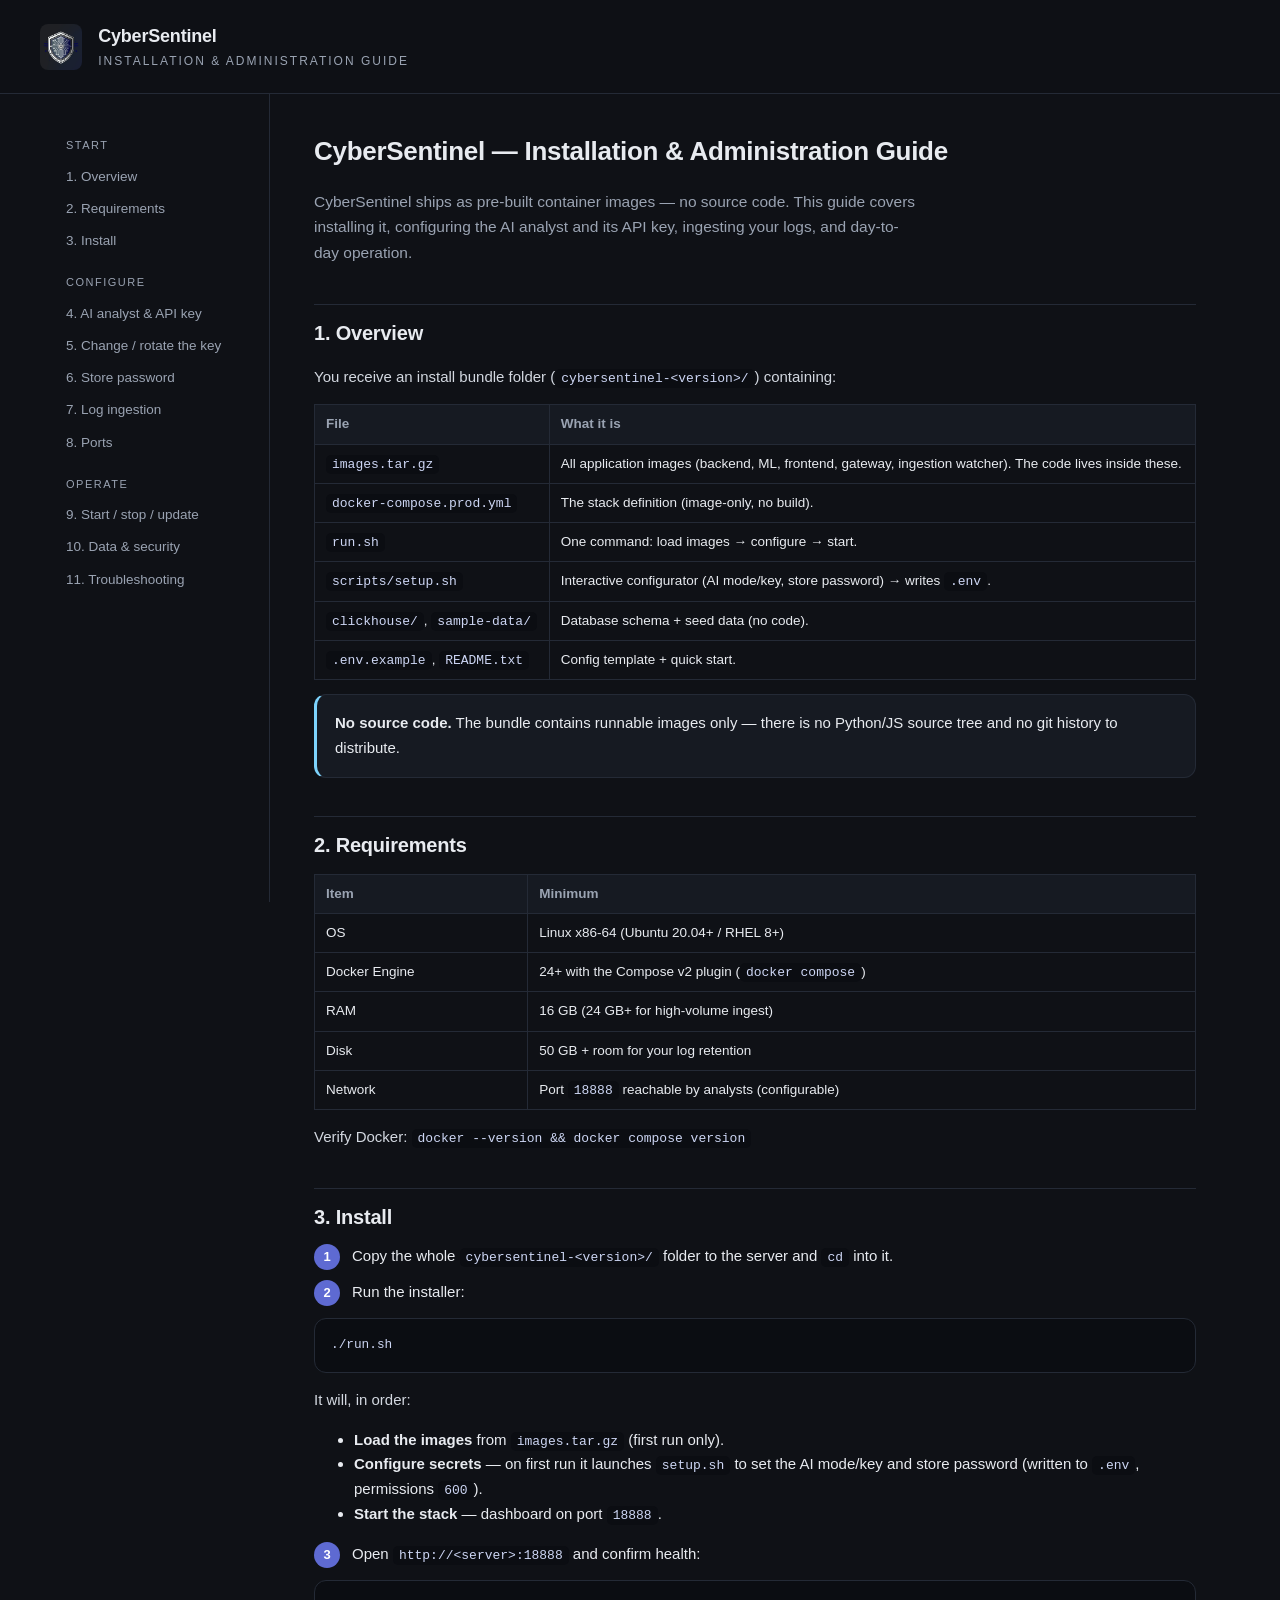
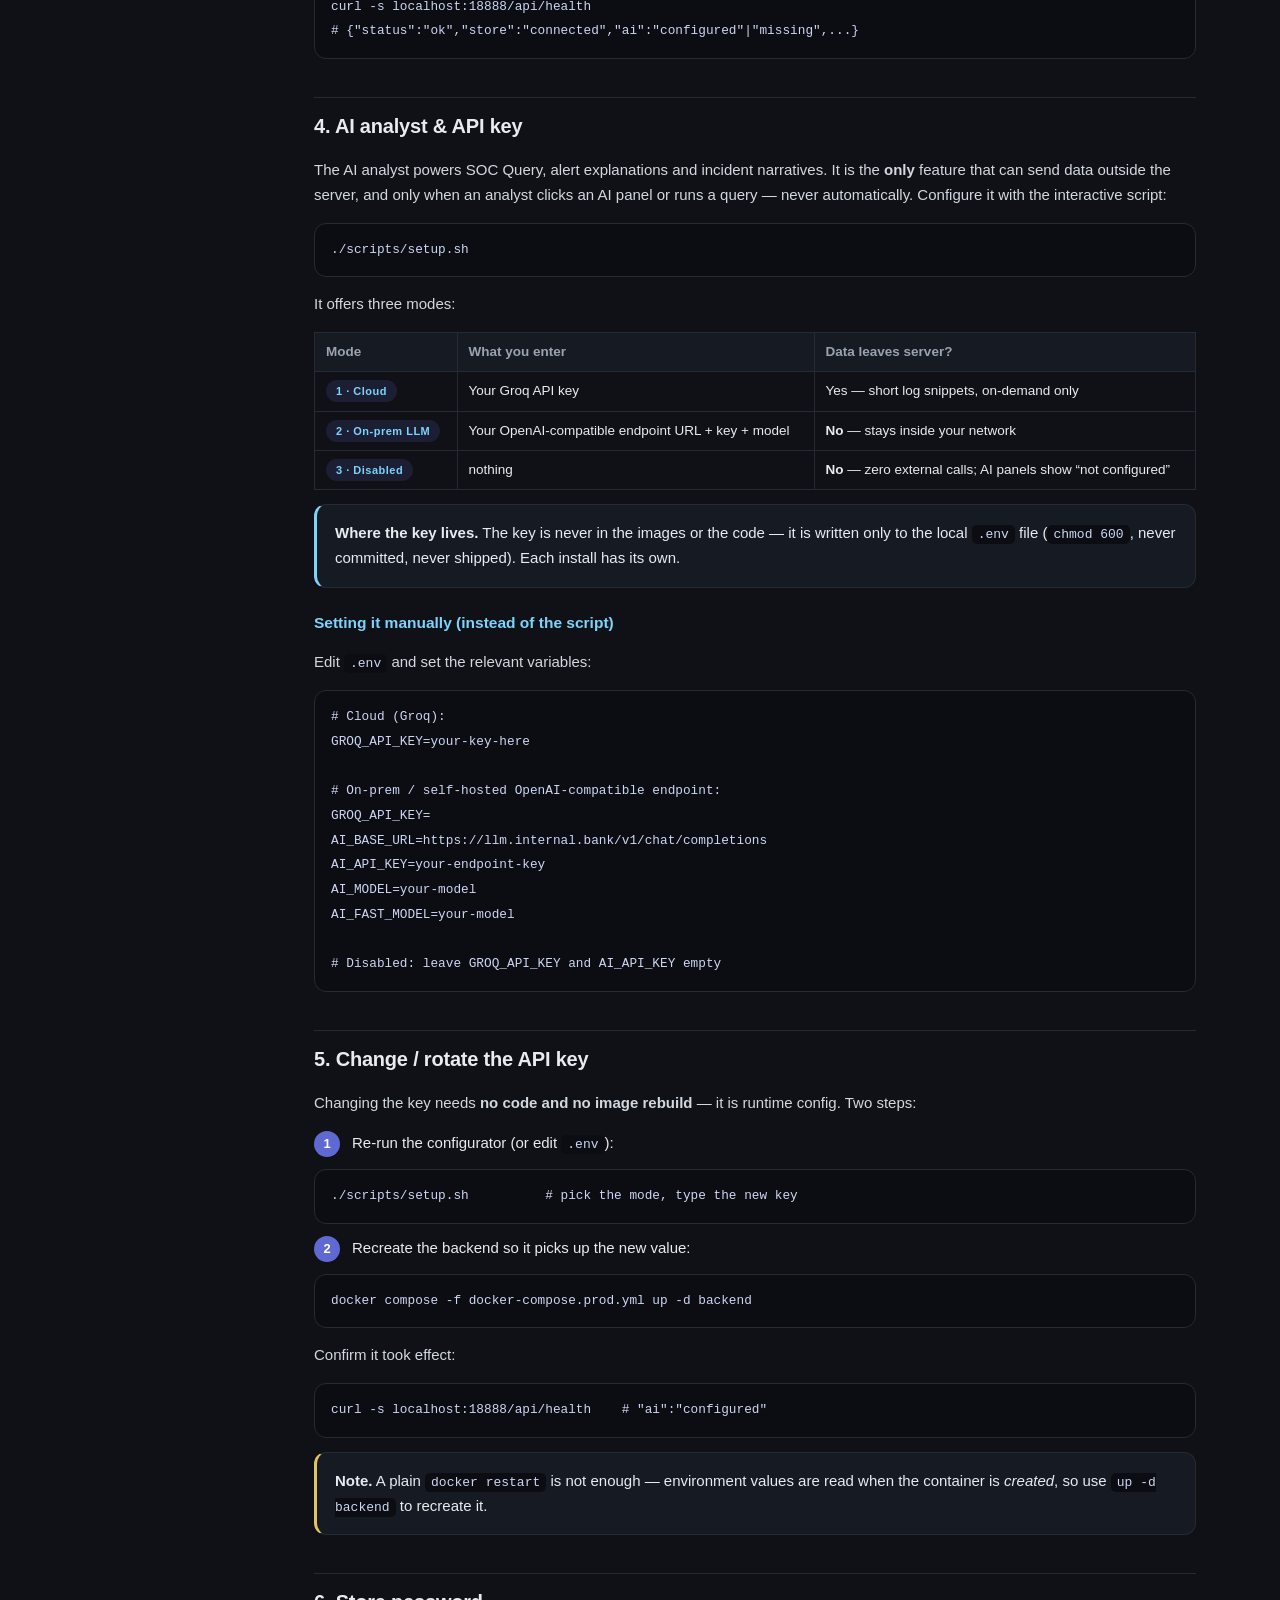
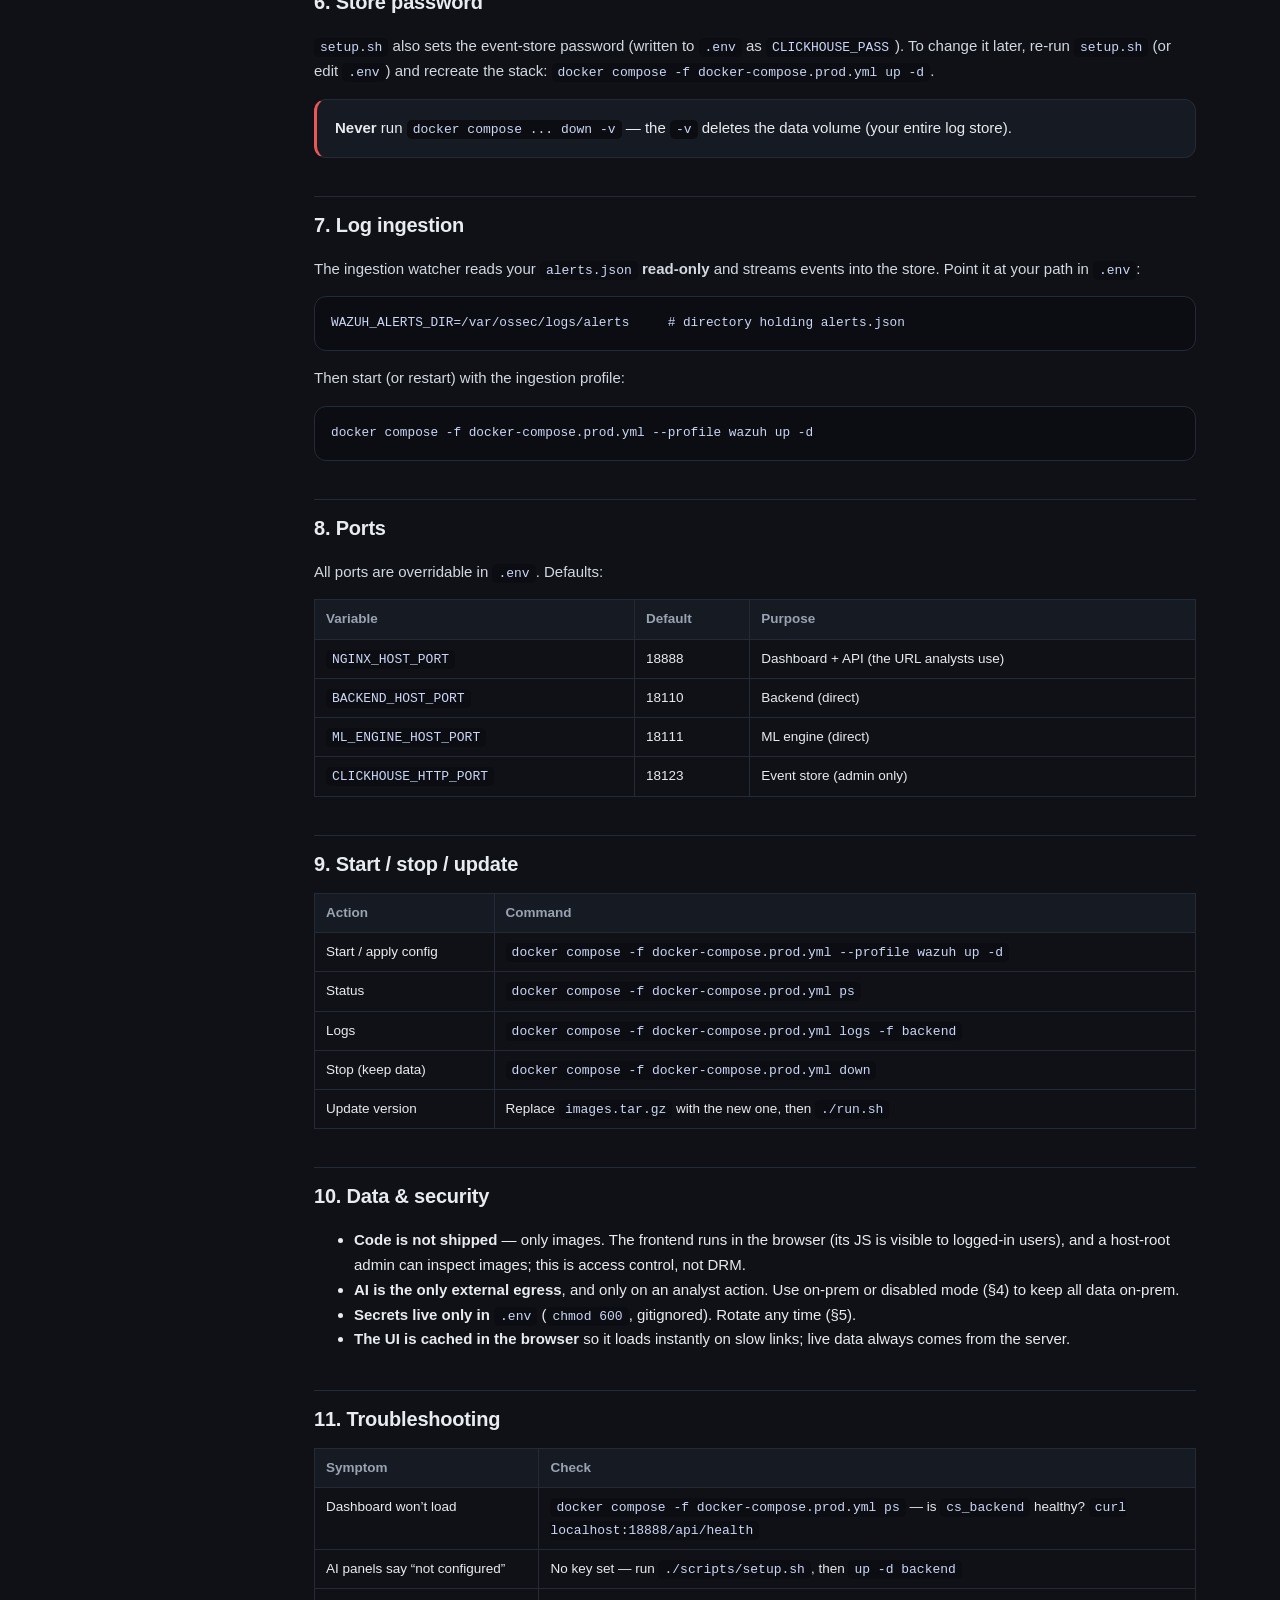
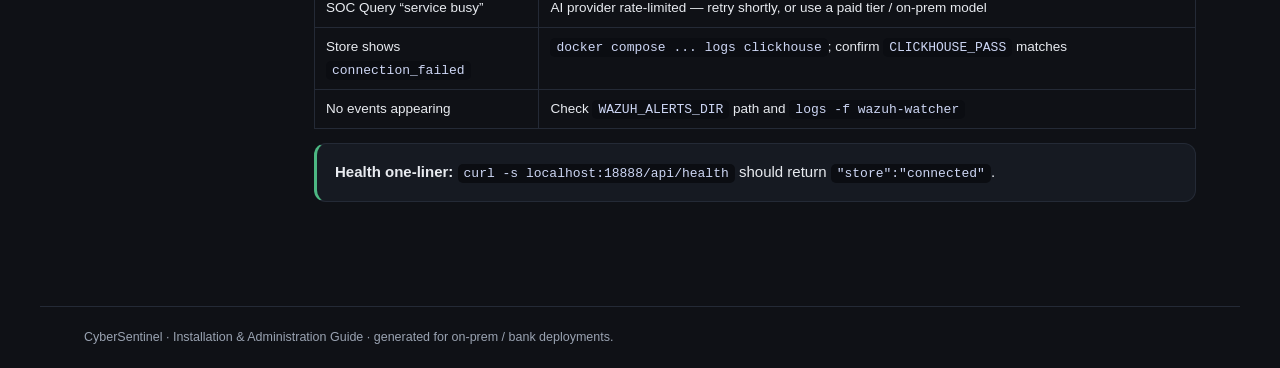
==== docs/INSTALL.html @ fcffdc45 "docs: add Installation & Administration Guide (HTML, logo top-left) Self-contained HTML guide (embed" ====
<!doctype html>
<html lang="en">
<head>
<meta charset="utf-8"/>
<meta name="viewport" content="width=device-width, initial-scale=1"/>
<title>CyberSentinel — Installation &amp; Administration Guide</title>
<style>
  :root{
    --bg:#0f1116; --panel:#161a22; --ink:#e8ebf0; --muted:#9aa3b2; --line:#242a36;
    --accent:#5e6ad2; --accent2:#7dd3fc; --ok:#4cb782; --warn:#e6c264; --danger:#eb5757;
    --code:#0b0d12; --radius:12px;
  }
  *{box-sizing:border-box}
  html{scroll-behavior:smooth}
  body{margin:0;background:var(--bg);color:var(--ink);
    font:15px/1.65 -apple-system,Segoe UI,Roboto,Helvetica,Arial,sans-serif}
  a{color:var(--accent2);text-decoration:none} a:hover{text-decoration:underline}
  header.top{display:flex;align-items:center;gap:16px;padding:22px 40px;
    border-bottom:1px solid var(--line);position:sticky;top:0;background:rgba(15,17,22,.92);
    backdrop-filter:blur(8px);z-index:10}
  header.top img{height:46px;width:auto;border-radius:8px;display:block}
  header.top .t{font-weight:800;font-size:18px;letter-spacing:-.2px}
  header.top .s{color:var(--muted);font-size:12px;letter-spacing:2px;text-transform:uppercase}
  .wrap{display:grid;grid-template-columns:230px 1fr;gap:0;max-width:1200px;margin:0 auto}
  nav.toc{position:sticky;top:92px;align-self:start;padding:26px 18px;height:calc(100vh - 92px);
    overflow:auto;border-right:1px solid var(--line);font-size:13.5px}
  nav.toc a{display:block;color:var(--muted);padding:5px 8px;border-radius:6px}
  nav.toc a:hover{color:var(--ink);background:var(--panel);text-decoration:none}
  nav.toc .g{color:var(--muted);font-size:11px;text-transform:uppercase;letter-spacing:1.5px;margin:16px 8px 6px}
  main{padding:30px 44px 90px;min-width:0}
  h1{font-size:26px;margin:6px 0 4px;letter-spacing:-.3px}
  h2{font-size:20px;margin:38px 0 10px;padding-top:12px;border-top:1px solid var(--line);letter-spacing:-.2px}
  h3{font-size:15.5px;margin:22px 0 6px;color:var(--accent2)}
  p{color:#d3d8e0}
  code{background:var(--code);padding:2px 6px;border-radius:5px;font:13px/1.5 ui-monospace,Menlo,Consolas,monospace;color:#cdd6f4}
  pre{background:var(--code);border:1px solid var(--line);border-radius:var(--radius);
    padding:14px 16px;overflow:auto;margin:12px 0}
  pre code{background:none;padding:0;color:#cdd6f4;font-size:12.75px}
  .lead{color:var(--muted);font-size:15.5px;max-width:70ch}
  .card{background:var(--panel);border:1px solid var(--line);border-radius:var(--radius);padding:16px 18px;margin:14px 0}
  .note{border-left:3px solid var(--accent2)} .warn{border-left:3px solid var(--warn)} .danger{border-left:3px solid var(--danger)} .ok{border-left:3px solid var(--ok)}
  .note b,.warn b,.danger b,.ok b{color:var(--ink)}
  table{border-collapse:collapse;width:100%;margin:12px 0;font-size:13.5px}
  th,td{border:1px solid var(--line);padding:8px 11px;text-align:left;vertical-align:top}
  th{background:var(--panel);color:var(--muted);font-weight:600}
  .pill{display:inline-block;background:rgba(94,106,210,.16);color:var(--accent2);
    border-radius:999px;padding:2px 10px;font-size:11px;font-weight:600;letter-spacing:.5px}
  .step{display:flex;gap:12px;margin:10px 0}
  .step .n{flex:0 0 26px;height:26px;border-radius:50%;background:var(--accent);color:#fff;
    display:grid;place-items:center;font-weight:700;font-size:13px}
  footer{color:var(--muted);font-size:12.5px;border-top:1px solid var(--line);padding:20px 44px;max-width:1200px;margin:0 auto}
  @media(max-width:860px){.wrap{grid-template-columns:1fr}nav.toc{display:none}main{padding:22px}}
  @media print{header.top{position:static}nav.toc{display:none}.wrap{grid-template-columns:1fr}body{background:#fff;color:#111}
    pre,code{background:#f4f4f6;color:#111}.card{background:#fafafb}}
</style>
</head>
<body>
<header class="top">
  <img src="[data-uri]" alt="CyberSentinel"/>
  <div>
    <div class="t">CyberSentinel</div>
    <div class="s">Installation &amp; Administration Guide</div>
  </div>
</header>
<div class="wrap">
<nav class="toc">
  <div class="g">Start</div>
  <a href="#overview">1. Overview</a>
  <a href="#requirements">2. Requirements</a>
  <a href="#install">3. Install</a>
  <div class="g">Configure</div>
  <a href="#ai">4. AI analyst &amp; API key</a>
  <a href="#rotate">5. Change / rotate the key</a>
  <a href="#store">6. Store password</a>
  <a href="#ingest">7. Log ingestion</a>
  <a href="#ports">8. Ports</a>
  <div class="g">Operate</div>
  <a href="#lifecycle">9. Start / stop / update</a>
  <a href="#security">10. Data &amp; security</a>
  <a href="#trouble">11. Troubleshooting</a>
</nav>
<main>
  <h1>CyberSentinel — Installation &amp; Administration Guide</h1>
  <p class="lead">CyberSentinel ships as pre-built container images — no source code. This guide covers
  installing it, configuring the AI analyst and its API key, ingesting your logs, and day-to-day operation.</p>

  <h2 id="overview">1. Overview</h2>
  <p>You receive an install bundle folder (<code>cybersentinel-&lt;version&gt;/</code>) containing:</p>
  <table>
    <tr><th>File</th><th>What it is</th></tr>
    <tr><td><code>images.tar.gz</code></td><td>All application images (backend, ML, frontend, gateway, ingestion watcher). The code lives inside these.</td></tr>
    <tr><td><code>docker-compose.prod.yml</code></td><td>The stack definition (image-only, no build).</td></tr>
    <tr><td><code>run.sh</code></td><td>One command: load images &rarr; configure &rarr; start.</td></tr>
    <tr><td><code>scripts/setup.sh</code></td><td>Interactive configurator (AI mode/key, store password) &rarr; writes <code>.env</code>.</td></tr>
    <tr><td><code>clickhouse/</code>, <code>sample-data/</code></td><td>Database schema + seed data (no code).</td></tr>
    <tr><td><code>.env.example</code>, <code>README.txt</code></td><td>Config template + quick start.</td></tr>
  </table>
  <div class="card note"><b>No source code.</b> The bundle contains runnable images only — there is no Python/JS source tree and no git history to distribute.</div>

  <h2 id="requirements">2. Requirements</h2>
  <table>
    <tr><th>Item</th><th>Minimum</th></tr>
    <tr><td>OS</td><td>Linux x86-64 (Ubuntu 20.04+ / RHEL 8+)</td></tr>
    <tr><td>Docker Engine</td><td>24+ with the Compose v2 plugin (<code>docker compose</code>)</td></tr>
    <tr><td>RAM</td><td>16 GB (24 GB+ for high-volume ingest)</td></tr>
    <tr><td>Disk</td><td>50 GB + room for your log retention</td></tr>
    <tr><td>Network</td><td>Port <code>18888</code> reachable by analysts (configurable)</td></tr>
  </table>
  <p>Verify Docker: <code>docker --version &amp;&amp; docker compose version</code></p>

  <h2 id="install">3. Install</h2>
  <div class="step"><div class="n">1</div><div>Copy the whole <code>cybersentinel-&lt;version&gt;/</code> folder to the server and <code>cd</code> into it.</div></div>
  <div class="step"><div class="n">2</div><div>Run the installer:</div></div>
  <pre><code>./run.sh</code></pre>
  <p>It will, in order:</p>
  <ul>
    <li><b>Load the images</b> from <code>images.tar.gz</code> (first run only).</li>
    <li><b>Configure secrets</b> — on first run it launches <code>setup.sh</code> to set the AI mode/key and store password (written to <code>.env</code>, permissions <code>600</code>).</li>
    <li><b>Start the stack</b> — dashboard on port <code>18888</code>.</li>
  </ul>
  <div class="step"><div class="n">3</div><div>Open <code>http://&lt;server&gt;:18888</code> and confirm health:</div></div>
  <pre><code>curl -s localhost:18888/api/health
# {"status":"ok","store":"connected","ai":"configured"|"missing",...}</code></pre>

  <h2 id="ai">4. AI analyst &amp; API key</h2>
  <p>The AI analyst powers SOC Query, alert explanations and incident narratives. It is the <b>only</b> feature
  that can send data outside the server, and only when an analyst clicks an AI panel or runs a query — never automatically.
  Configure it with the interactive script:</p>
  <pre><code>./scripts/setup.sh</code></pre>
  <p>It offers three modes:</p>
  <table>
    <tr><th>Mode</th><th>What you enter</th><th>Data leaves server?</th></tr>
    <tr><td><span class="pill">1 &middot; Cloud</span></td><td>Your Groq API key</td><td>Yes — short log snippets, on-demand only</td></tr>
    <tr><td><span class="pill">2 &middot; On-prem LLM</span></td><td>Your OpenAI-compatible endpoint URL + key + model</td><td><b>No</b> — stays inside your network</td></tr>
    <tr><td><span class="pill">3 &middot; Disabled</span></td><td>nothing</td><td><b>No</b> — zero external calls; AI panels show &ldquo;not configured&rdquo;</td></tr>
  </table>
  <div class="card note"><b>Where the key lives.</b> The key is never in the images or the code — it is written only to the local <code>.env</code> file (<code>chmod 600</code>, never committed, never shipped). Each install has its own.</div>
  <h3>Setting it manually (instead of the script)</h3>
  <p>Edit <code>.env</code> and set the relevant variables:</p>
  <pre><code># Cloud (Groq):
GROQ_API_KEY=your-key-here

# On-prem / self-hosted OpenAI-compatible endpoint:
GROQ_API_KEY=
AI_BASE_URL=https://llm.internal.bank/v1/chat/completions
AI_API_KEY=your-endpoint-key
AI_MODEL=your-model
AI_FAST_MODEL=your-model

# Disabled: leave GROQ_API_KEY and AI_API_KEY empty</code></pre>

  <h2 id="rotate">5. Change / rotate the API key</h2>
  <p>Changing the key needs <b>no code and no image rebuild</b> — it is runtime config. Two steps:</p>
  <div class="step"><div class="n">1</div><div>Re-run the configurator (or edit <code>.env</code>):</div></div>
  <pre><code>./scripts/setup.sh          # pick the mode, type the new key</code></pre>
  <div class="step"><div class="n">2</div><div>Recreate the backend so it picks up the new value:</div></div>
  <pre><code>docker compose -f docker-compose.prod.yml up -d backend</code></pre>
  <p>Confirm it took effect:</p>
  <pre><code>curl -s localhost:18888/api/health    # "ai":"configured"</code></pre>
  <div class="card warn"><b>Note.</b> A plain <code>docker restart</code> is not enough — environment values are read when the container is <i>created</i>, so use <code>up -d backend</code> to recreate it.</div>

  <h2 id="store">6. Store password</h2>
  <p><code>setup.sh</code> also sets the event-store password (written to <code>.env</code> as <code>CLICKHOUSE_PASS</code>). To change it later, re-run <code>setup.sh</code> (or edit <code>.env</code>) and recreate the stack: <code>docker compose -f docker-compose.prod.yml up -d</code>.</p>
  <div class="card danger"><b>Never</b> run <code>docker compose ... down -v</code> — the <code>-v</code> deletes the data volume (your entire log store).</div>

  <h2 id="ingest">7. Log ingestion</h2>
  <p>The ingestion watcher reads your <code>alerts.json</code> <b>read-only</b> and streams events into the store. Point it at your path in <code>.env</code>:</p>
  <pre><code>WAZUH_ALERTS_DIR=/var/ossec/logs/alerts     # directory holding alerts.json</code></pre>
  <p>Then start (or restart) with the ingestion profile:</p>
  <pre><code>docker compose -f docker-compose.prod.yml --profile wazuh up -d</code></pre>

  <h2 id="ports">8. Ports</h2>
  <p>All ports are overridable in <code>.env</code>. Defaults:</p>
  <table>
    <tr><th>Variable</th><th>Default</th><th>Purpose</th></tr>
    <tr><td><code>NGINX_HOST_PORT</code></td><td>18888</td><td>Dashboard + API (the URL analysts use)</td></tr>
    <tr><td><code>BACKEND_HOST_PORT</code></td><td>18110</td><td>Backend (direct)</td></tr>
    <tr><td><code>ML_ENGINE_HOST_PORT</code></td><td>18111</td><td>ML engine (direct)</td></tr>
    <tr><td><code>CLICKHOUSE_HTTP_PORT</code></td><td>18123</td><td>Event store (admin only)</td></tr>
  </table>

  <h2 id="lifecycle">9. Start / stop / update</h2>
  <table>
    <tr><th>Action</th><th>Command</th></tr>
    <tr><td>Start / apply config</td><td><code>docker compose -f docker-compose.prod.yml --profile wazuh up -d</code></td></tr>
    <tr><td>Status</td><td><code>docker compose -f docker-compose.prod.yml ps</code></td></tr>
    <tr><td>Logs</td><td><code>docker compose -f docker-compose.prod.yml logs -f backend</code></td></tr>
    <tr><td>Stop (keep data)</td><td><code>docker compose -f docker-compose.prod.yml down</code></td></tr>
    <tr><td>Update version</td><td>Replace <code>images.tar.gz</code> with the new one, then <code>./run.sh</code></td></tr>
  </table>

  <h2 id="security">10. Data &amp; security</h2>
  <ul>
    <li><b>Code is not shipped</b> — only images. The frontend runs in the browser (its JS is visible to logged-in users), and a host-root admin can inspect images; this is access control, not DRM.</li>
    <li><b>AI is the only external egress</b>, and only on an analyst action. Use on-prem or disabled mode (&sect;4) to keep all data on-prem.</li>
    <li><b>Secrets live only in <code>.env</code></b> (<code>chmod 600</code>, gitignored). Rotate any time (&sect;5).</li>
    <li><b>The UI is cached in the browser</b> so it loads instantly on slow links; live data always comes from the server.</li>
  </ul>

  <h2 id="trouble">11. Troubleshooting</h2>
  <table>
    <tr><th>Symptom</th><th>Check</th></tr>
    <tr><td>Dashboard won&rsquo;t load</td><td><code>docker compose -f docker-compose.prod.yml ps</code> — is <code>cs_backend</code> healthy? <code>curl localhost:18888/api/health</code></td></tr>
    <tr><td>AI panels say &ldquo;not configured&rdquo;</td><td>No key set — run <code>./scripts/setup.sh</code>, then <code>up -d backend</code></td></tr>
    <tr><td>SOC Query &ldquo;service busy&rdquo;</td><td>AI provider rate-limited — retry shortly, or use a paid tier / on-prem model</td></tr>
    <tr><td>Store shows <code>connection_failed</code></td><td><code>docker compose ... logs clickhouse</code>; confirm <code>CLICKHOUSE_PASS</code> matches</td></tr>
    <tr><td>No events appearing</td><td>Check <code>WAZUH_ALERTS_DIR</code> path and <code>logs -f wazuh-watcher</code></td></tr>
  </table>
  <div class="card ok"><b>Health one-liner:</b> <code>curl -s localhost:18888/api/health</code> should return <code>"store":"connected"</code>.</div>
</main>
</div>
<footer>CyberSentinel &middot; Installation &amp; Administration Guide &middot; generated for on-prem / bank deployments.</footer>
</body>
</html>
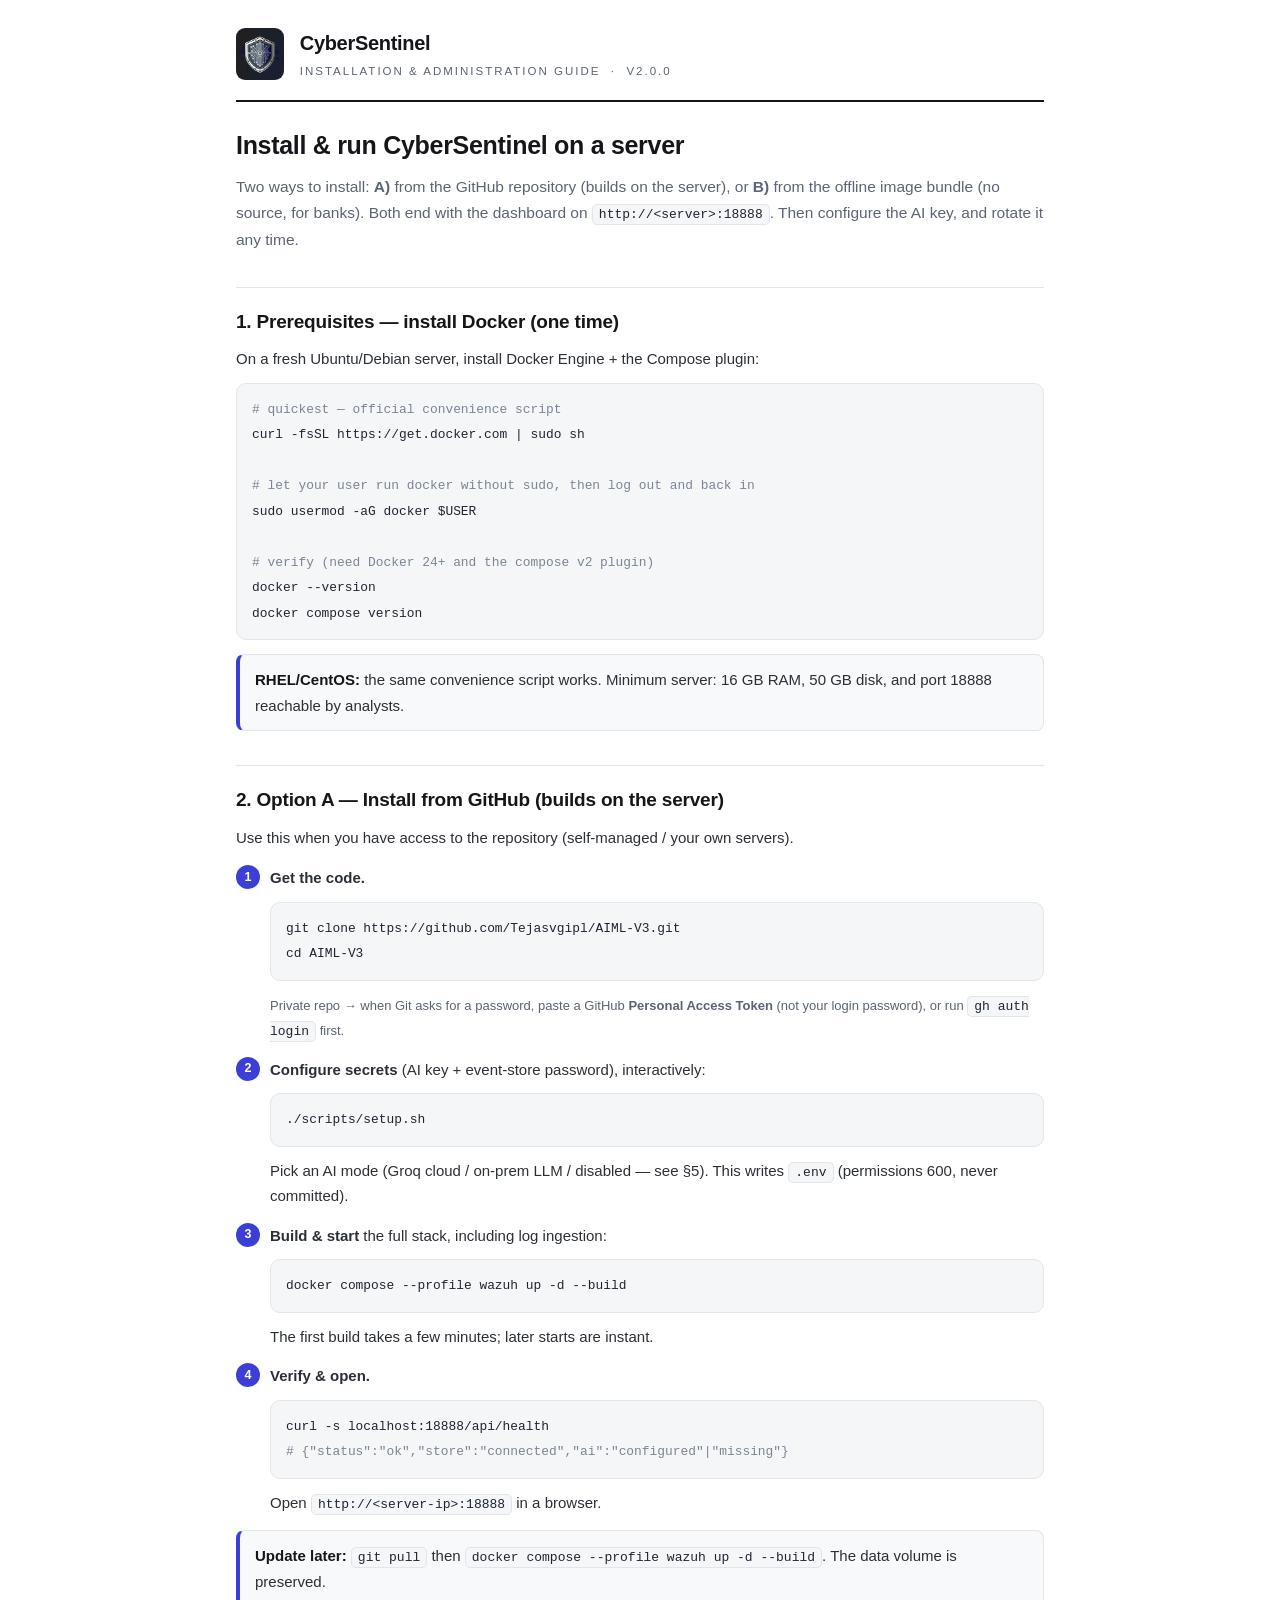
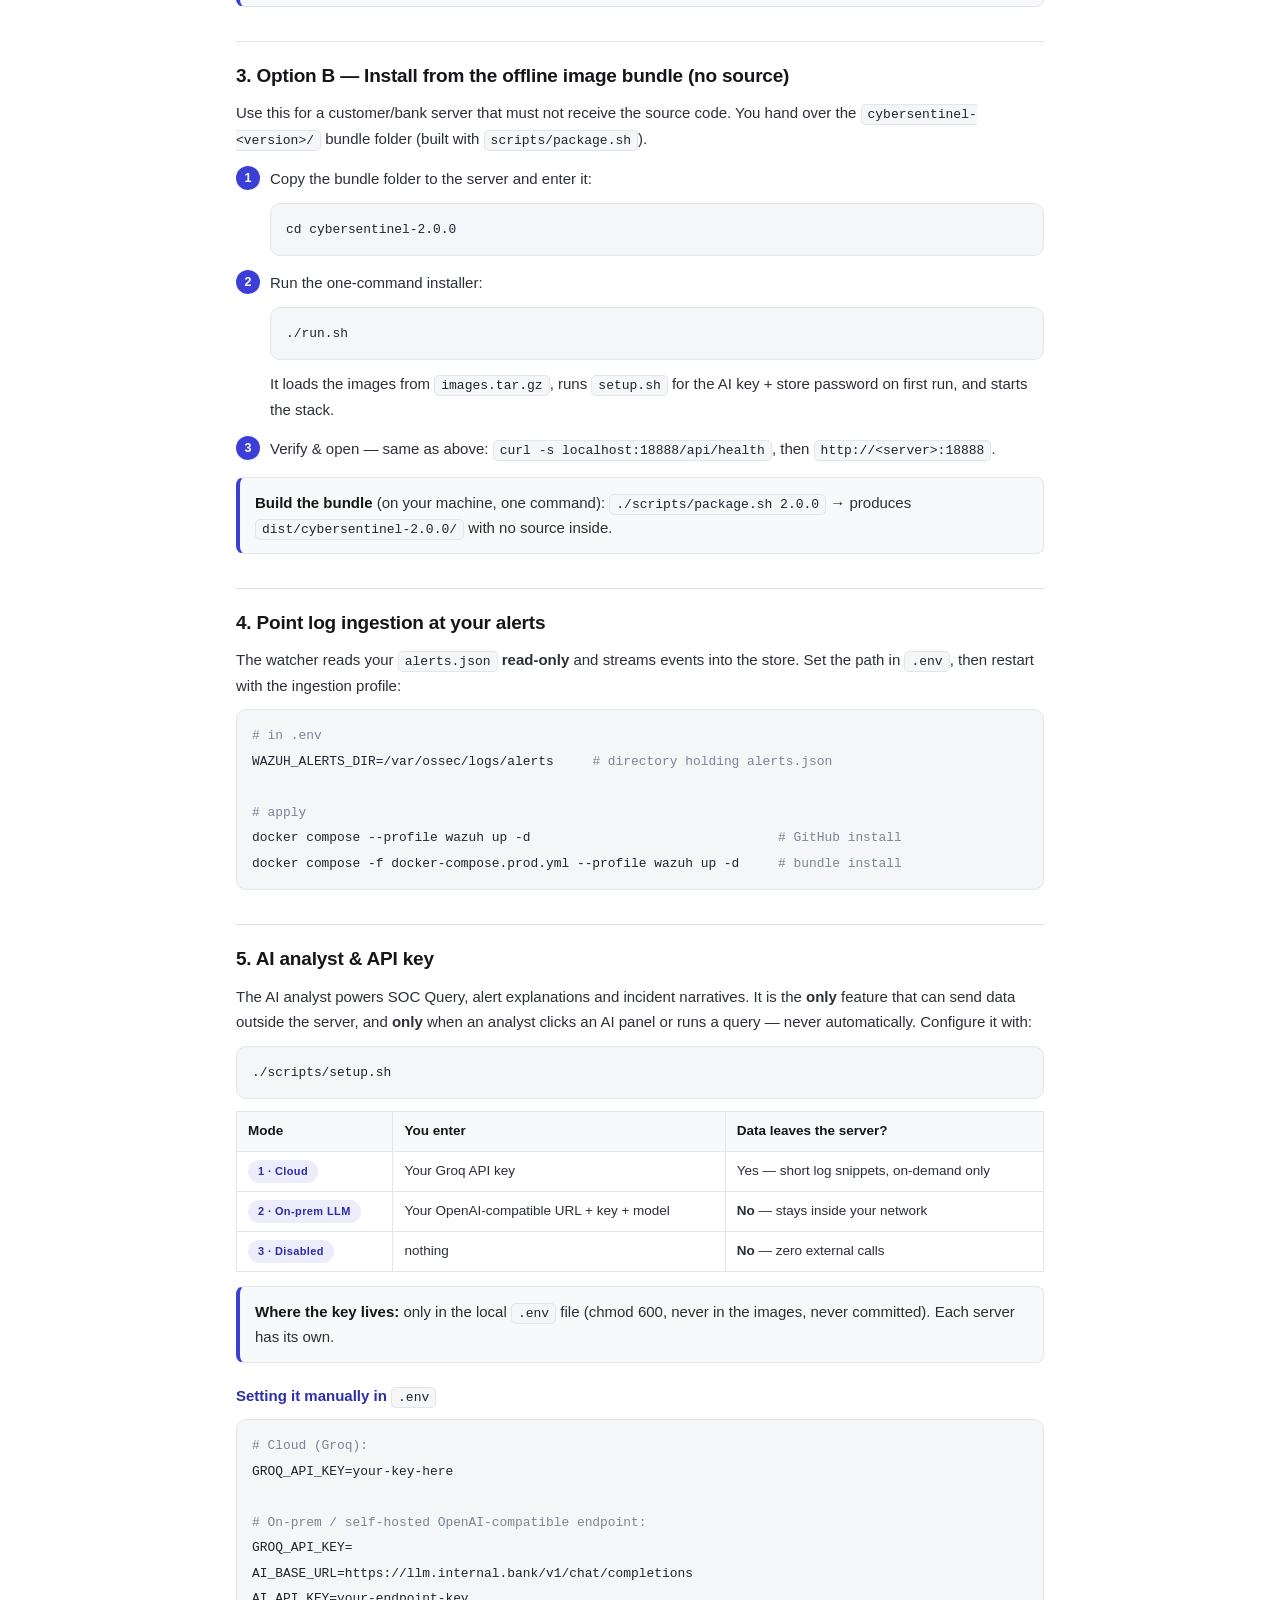
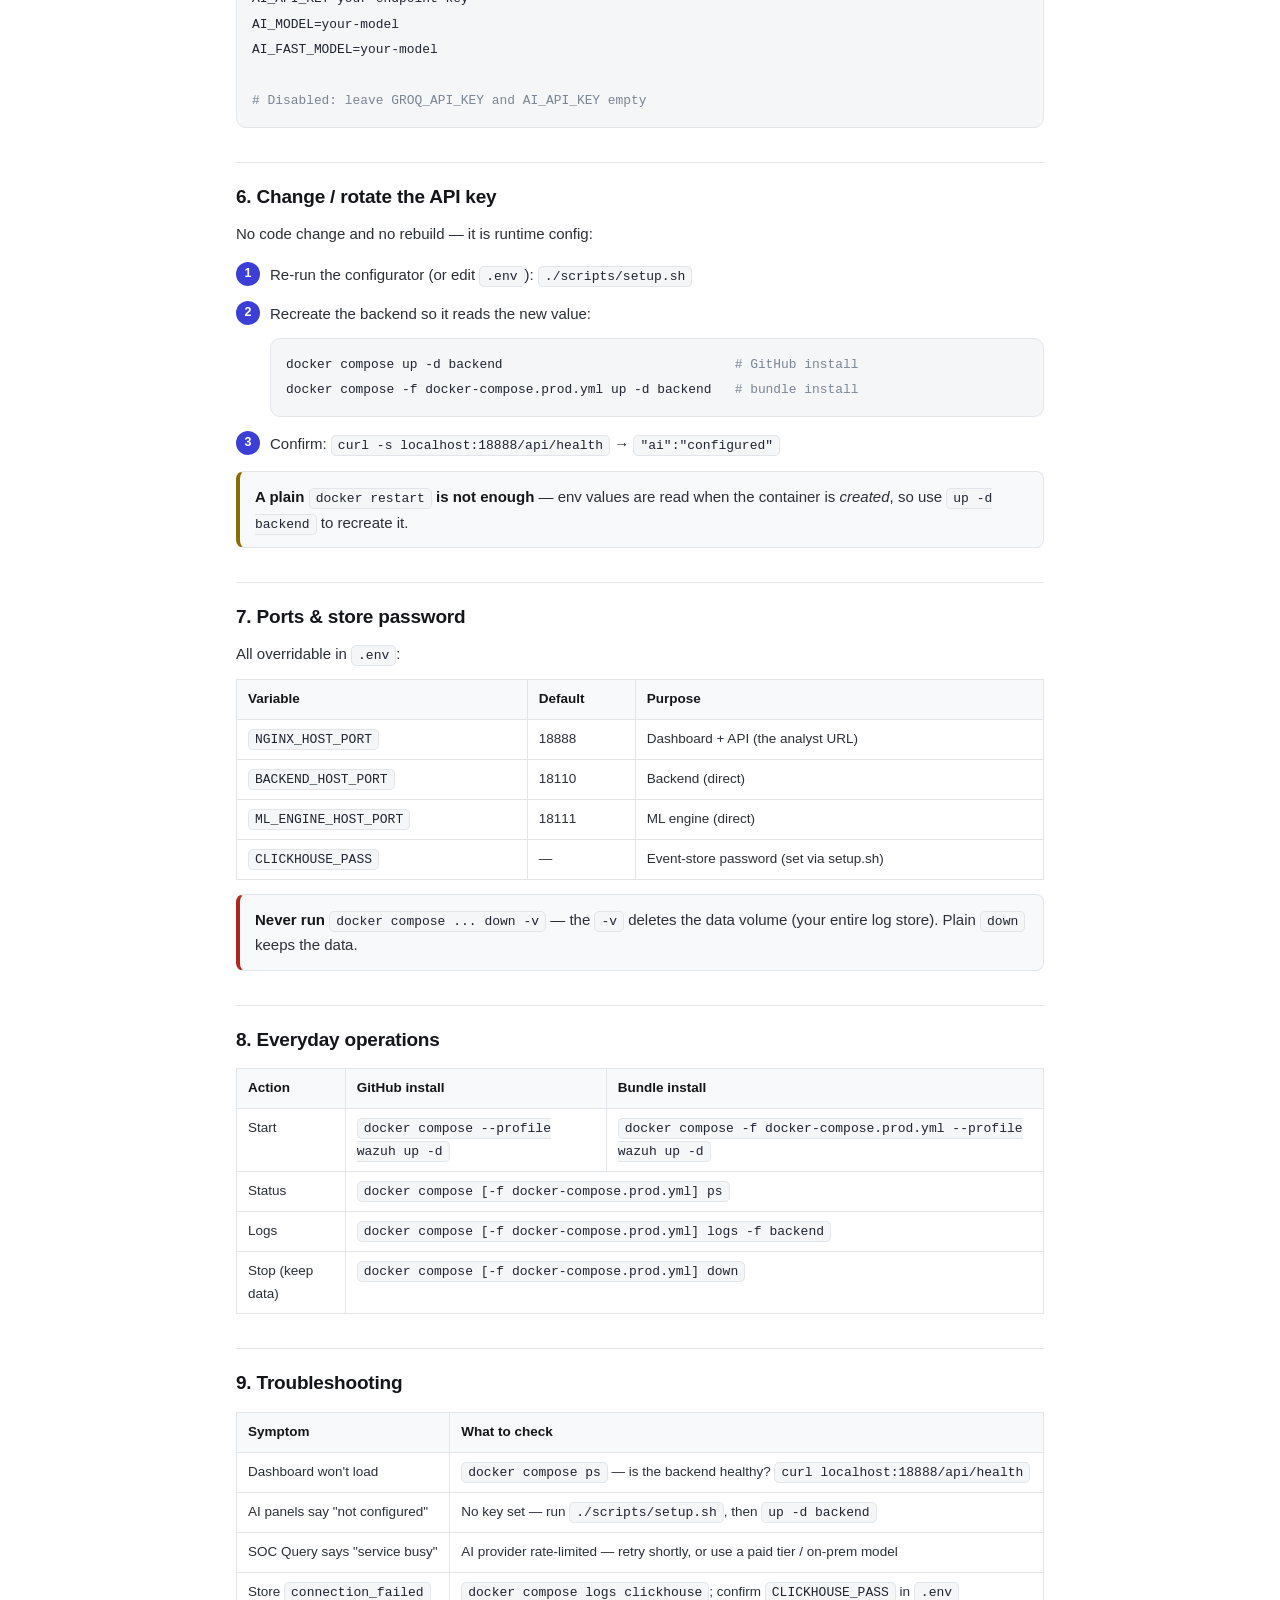
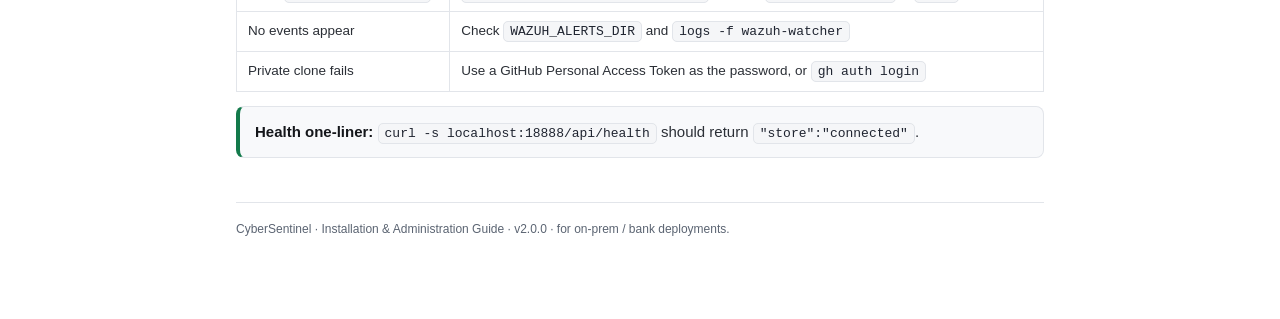
==== commit da9e41d5: "docs: rewrite install guide — readable light theme + exact server steps - High-contrast light theme " ====
--- a/docs/INSTALL.html
+++ b/docs/INSTALL.html
@@ -6,52 +6,47 @@
 <title>CyberSentinel — Installation &amp; Administration Guide</title>
 <style>
   :root{
-    --bg:#0f1116; --panel:#161a22; --ink:#e8ebf0; --muted:#9aa3b2; --line:#242a36;
-    --accent:#5e6ad2; --accent2:#7dd3fc; --ok:#4cb782; --warn:#e6c264; --danger:#eb5757;
-    --code:#0b0d12; --radius:12px;
+    --ink:#14161a; --body:#2b2f36; --muted:#5b6472; --line:#e2e5ea;
+    --accent:#3b3fd6; --accent-ink:#2a2ea8; --ok:#137a4b; --warn:#8a6d00; --danger:#b3261e;
+    --code-bg:#f5f6f8; --code-ink:#1f2430; --panel:#f8f9fb;
   }
   *{box-sizing:border-box}
-  html{scroll-behavior:smooth}
-  body{margin:0;background:var(--bg);color:var(--ink);
-    font:15px/1.65 -apple-system,Segoe UI,Roboto,Helvetica,Arial,sans-serif}
-  a{color:var(--accent2);text-decoration:none} a:hover{text-decoration:underline}
-  header.top{display:flex;align-items:center;gap:16px;padding:22px 40px;
-    border-bottom:1px solid var(--line);position:sticky;top:0;background:rgba(15,17,22,.92);
-    backdrop-filter:blur(8px);z-index:10}
-  header.top img{height:46px;width:auto;border-radius:8px;display:block}
-  header.top .t{font-weight:800;font-size:18px;letter-spacing:-.2px}
-  header.top .s{color:var(--muted);font-size:12px;letter-spacing:2px;text-transform:uppercase}
-  .wrap{display:grid;grid-template-columns:230px 1fr;gap:0;max-width:1200px;margin:0 auto}
-  nav.toc{position:sticky;top:92px;align-self:start;padding:26px 18px;height:calc(100vh - 92px);
-    overflow:auto;border-right:1px solid var(--line);font-size:13.5px}
-  nav.toc a{display:block;color:var(--muted);padding:5px 8px;border-radius:6px}
-  nav.toc a:hover{color:var(--ink);background:var(--panel);text-decoration:none}
-  nav.toc .g{color:var(--muted);font-size:11px;text-transform:uppercase;letter-spacing:1.5px;margin:16px 8px 6px}
-  main{padding:30px 44px 90px;min-width:0}
-  h1{font-size:26px;margin:6px 0 4px;letter-spacing:-.3px}
-  h2{font-size:20px;margin:38px 0 10px;padding-top:12px;border-top:1px solid var(--line);letter-spacing:-.2px}
-  h3{font-size:15.5px;margin:22px 0 6px;color:var(--accent2)}
-  p{color:#d3d8e0}
-  code{background:var(--code);padding:2px 6px;border-radius:5px;font:13px/1.5 ui-monospace,Menlo,Consolas,monospace;color:#cdd6f4}
-  pre{background:var(--code);border:1px solid var(--line);border-radius:var(--radius);
-    padding:14px 16px;overflow:auto;margin:12px 0}
-  pre code{background:none;padding:0;color:#cdd6f4;font-size:12.75px}
-  .lead{color:var(--muted);font-size:15.5px;max-width:70ch}
-  .card{background:var(--panel);border:1px solid var(--line);border-radius:var(--radius);padding:16px 18px;margin:14px 0}
-  .note{border-left:3px solid var(--accent2)} .warn{border-left:3px solid var(--warn)} .danger{border-left:3px solid var(--danger)} .ok{border-left:3px solid var(--ok)}
-  .note b,.warn b,.danger b,.ok b{color:var(--ink)}
+  html{-webkit-print-color-adjust:exact;print-color-adjust:exact}
+  body{margin:0 auto;background:#fff;color:var(--body);
+    font:15px/1.7 -apple-system,Segoe UI,Roboto,Helvetica,Arial,sans-serif;
+    max-width:900px;padding:0 46px 80px}
+  a{color:var(--accent);text-decoration:none}
+  header.top{display:flex;align-items:center;gap:16px;padding:26px 0 18px;margin-bottom:8px;
+    border-bottom:2px solid var(--ink)}
+  header.top img{height:52px;width:auto;border-radius:9px;display:block}
+  header.top .t{font-weight:800;font-size:20px;color:var(--ink);letter-spacing:-.3px}
+  header.top .s{color:var(--muted);font-size:11.5px;letter-spacing:2px;text-transform:uppercase;margin-top:2px}
+  h1{font-size:25px;color:var(--ink);margin:22px 0 4px;letter-spacing:-.3px}
+  h2{font-size:19px;color:var(--ink);margin:34px 0 8px;padding-top:18px;border-top:1px solid var(--line);letter-spacing:-.2px}
+  h3{font-size:15px;color:var(--accent-ink);margin:20px 0 4px;font-weight:700}
+  p{margin:8px 0}
+  .lead{color:var(--muted);font-size:15.5px}
+  code{background:var(--code-bg);padding:2px 6px;border-radius:5px;
+    font:13px/1.5 ui-monospace,Menlo,Consolas,monospace;color:var(--code-ink);border:1px solid var(--line)}
+  pre{background:var(--code-bg);border:1px solid var(--line);border-radius:10px;
+    padding:13px 15px;overflow:auto;margin:11px 0}
+  pre code{background:none;padding:0;border:0;color:var(--code-ink);font-size:12.9px;line-height:1.6}
+  .cmt{color:#7a8595}
   table{border-collapse:collapse;width:100%;margin:12px 0;font-size:13.5px}
   th,td{border:1px solid var(--line);padding:8px 11px;text-align:left;vertical-align:top}
-  th{background:var(--panel);color:var(--muted);font-weight:600}
-  .pill{display:inline-block;background:rgba(94,106,210,.16);color:var(--accent2);
-    border-radius:999px;padding:2px 10px;font-size:11px;font-weight:600;letter-spacing:.5px}
-  .step{display:flex;gap:12px;margin:10px 0}
-  .step .n{flex:0 0 26px;height:26px;border-radius:50%;background:var(--accent);color:#fff;
-    display:grid;place-items:center;font-weight:700;font-size:13px}
-  footer{color:var(--muted);font-size:12.5px;border-top:1px solid var(--line);padding:20px 44px;max-width:1200px;margin:0 auto}
-  @media(max-width:860px){.wrap{grid-template-columns:1fr}nav.toc{display:none}main{padding:22px}}
-  @media print{header.top{position:static}nav.toc{display:none}.wrap{grid-template-columns:1fr}body{background:#fff;color:#111}
-    pre,code{background:#f4f4f6;color:#111}.card{background:#fafafb}}
+  th{background:var(--panel);color:var(--ink);font-weight:700}
+  .box{border:1px solid var(--line);border-left-width:4px;border-radius:8px;padding:12px 15px;margin:14px 0;background:var(--panel)}
+  .box.note{border-left-color:var(--accent)} .box.warn{border-left-color:var(--warn)}
+  .box.danger{border-left-color:var(--danger)} .box.ok{border-left-color:var(--ok)}
+  .box b{color:var(--ink)}
+  .pill{display:inline-block;background:#ececfb;color:var(--accent-ink);
+    border-radius:999px;padding:2px 10px;font-size:11px;font-weight:700;letter-spacing:.4px}
+  ol.steps{padding-left:0;counter-reset:s;list-style:none}
+  ol.steps>li{position:relative;padding-left:34px;margin:14px 0;counter-increment:s}
+  ol.steps>li::before{content:counter(s);position:absolute;left:0;top:0;width:24px;height:24px;
+    background:var(--accent);color:#fff;border-radius:50%;display:grid;place-items:center;font-weight:700;font-size:12.5px}
+  footer{color:var(--muted);font-size:12px;border-top:1px solid var(--line);padding-top:16px;margin-top:44px}
+  @media print{body{padding:0 8px}pre{white-space:pre-wrap;word-break:break-word}h2{page-break-after:avoid}pre,table,.box{page-break-inside:avoid}}
 </style>
 </head>
 <body>
@@ -59,156 +54,143 @@
   <img src="[data-uri]" alt="CyberSentinel"/>
   <div>
     <div class="t">CyberSentinel</div>
-    <div class="s">Installation &amp; Administration Guide</div>
+    <div class="s">Installation &amp; Administration Guide &nbsp;&middot;&nbsp; v2.0.0</div>
   </div>
 </header>
-<div class="wrap">
-<nav class="toc">
-  <div class="g">Start</div>
-  <a href="#overview">1. Overview</a>
-  <a href="#requirements">2. Requirements</a>
-  <a href="#install">3. Install</a>
-  <div class="g">Configure</div>
-  <a href="#ai">4. AI analyst &amp; API key</a>
-  <a href="#rotate">5. Change / rotate the key</a>
-  <a href="#store">6. Store password</a>
-  <a href="#ingest">7. Log ingestion</a>
-  <a href="#ports">8. Ports</a>
-  <div class="g">Operate</div>
-  <a href="#lifecycle">9. Start / stop / update</a>
-  <a href="#security">10. Data &amp; security</a>
-  <a href="#trouble">11. Troubleshooting</a>
-</nav>
-<main>
-  <h1>CyberSentinel — Installation &amp; Administration Guide</h1>
-  <p class="lead">CyberSentinel ships as pre-built container images — no source code. This guide covers
-  installing it, configuring the AI analyst and its API key, ingesting your logs, and day-to-day operation.</p>
 
-  <h2 id="overview">1. Overview</h2>
-  <p>You receive an install bundle folder (<code>cybersentinel-&lt;version&gt;/</code>) containing:</p>
-  <table>
-    <tr><th>File</th><th>What it is</th></tr>
-    <tr><td><code>images.tar.gz</code></td><td>All application images (backend, ML, frontend, gateway, ingestion watcher). The code lives inside these.</td></tr>
-    <tr><td><code>docker-compose.prod.yml</code></td><td>The stack definition (image-only, no build).</td></tr>
-    <tr><td><code>run.sh</code></td><td>One command: load images &rarr; configure &rarr; start.</td></tr>
-    <tr><td><code>scripts/setup.sh</code></td><td>Interactive configurator (AI mode/key, store password) &rarr; writes <code>.env</code>.</td></tr>
-    <tr><td><code>clickhouse/</code>, <code>sample-data/</code></td><td>Database schema + seed data (no code).</td></tr>
-    <tr><td><code>.env.example</code>, <code>README.txt</code></td><td>Config template + quick start.</td></tr>
-  </table>
-  <div class="card note"><b>No source code.</b> The bundle contains runnable images only — there is no Python/JS source tree and no git history to distribute.</div>
+<h1>Install &amp; run CyberSentinel on a server</h1>
+<p class="lead">Two ways to install: <b>A)</b> from the GitHub repository (builds on the server), or
+<b>B)</b> from the offline image bundle (no source, for banks). Both end with the dashboard on
+<code>http://&lt;server&gt;:18888</code>. Then configure the AI key, and rotate it any time.</p>
 
-  <h2 id="requirements">2. Requirements</h2>
-  <table>
-    <tr><th>Item</th><th>Minimum</th></tr>
-    <tr><td>OS</td><td>Linux x86-64 (Ubuntu 20.04+ / RHEL 8+)</td></tr>
-    <tr><td>Docker Engine</td><td>24+ with the Compose v2 plugin (<code>docker compose</code>)</td></tr>
-    <tr><td>RAM</td><td>16 GB (24 GB+ for high-volume ingest)</td></tr>
-    <tr><td>Disk</td><td>50 GB + room for your log retention</td></tr>
-    <tr><td>Network</td><td>Port <code>18888</code> reachable by analysts (configurable)</td></tr>
-  </table>
-  <p>Verify Docker: <code>docker --version &amp;&amp; docker compose version</code></p>
+<h2 id="prereq">1. Prerequisites — install Docker (one time)</h2>
+<p>On a fresh Ubuntu/Debian server, install Docker Engine + the Compose plugin:</p>
+<pre><code><span class="cmt"># quickest &mdash; official convenience script</span>
+curl -fsSL https://get.docker.com | sudo sh
 
-  <h2 id="install">3. Install</h2>
-  <div class="step"><div class="n">1</div><div>Copy the whole <code>cybersentinel-&lt;version&gt;/</code> folder to the server and <code>cd</code> into it.</div></div>
-  <div class="step"><div class="n">2</div><div>Run the installer:</div></div>
-  <pre><code>./run.sh</code></pre>
-  <p>It will, in order:</p>
-  <ul>
-    <li><b>Load the images</b> from <code>images.tar.gz</code> (first run only).</li>
-    <li><b>Configure secrets</b> — on first run it launches <code>setup.sh</code> to set the AI mode/key and store password (written to <code>.env</code>, permissions <code>600</code>).</li>
-    <li><b>Start the stack</b> — dashboard on port <code>18888</code>.</li>
-  </ul>
-  <div class="step"><div class="n">3</div><div>Open <code>http://&lt;server&gt;:18888</code> and confirm health:</div></div>
-  <pre><code>curl -s localhost:18888/api/health
-# {"status":"ok","store":"connected","ai":"configured"|"missing",...}</code></pre>
+<span class="cmt"># let your user run docker without sudo, then log out and back in</span>
+sudo usermod -aG docker $USER
 
-  <h2 id="ai">4. AI analyst &amp; API key</h2>
-  <p>The AI analyst powers SOC Query, alert explanations and incident narratives. It is the <b>only</b> feature
-  that can send data outside the server, and only when an analyst clicks an AI panel or runs a query — never automatically.
-  Configure it with the interactive script:</p>
-  <pre><code>./scripts/setup.sh</code></pre>
-  <p>It offers three modes:</p>
-  <table>
-    <tr><th>Mode</th><th>What you enter</th><th>Data leaves server?</th></tr>
-    <tr><td><span class="pill">1 &middot; Cloud</span></td><td>Your Groq API key</td><td>Yes — short log snippets, on-demand only</td></tr>
-    <tr><td><span class="pill">2 &middot; On-prem LLM</span></td><td>Your OpenAI-compatible endpoint URL + key + model</td><td><b>No</b> — stays inside your network</td></tr>
-    <tr><td><span class="pill">3 &middot; Disabled</span></td><td>nothing</td><td><b>No</b> — zero external calls; AI panels show &ldquo;not configured&rdquo;</td></tr>
-  </table>
-  <div class="card note"><b>Where the key lives.</b> The key is never in the images or the code — it is written only to the local <code>.env</code> file (<code>chmod 600</code>, never committed, never shipped). Each install has its own.</div>
-  <h3>Setting it manually (instead of the script)</h3>
-  <p>Edit <code>.env</code> and set the relevant variables:</p>
-  <pre><code># Cloud (Groq):
+<span class="cmt"># verify (need Docker 24+ and the compose v2 plugin)</span>
+docker --version
+docker compose version</code></pre>
+<div class="box note"><b>RHEL/CentOS:</b> the same convenience script works. Minimum server: 16&nbsp;GB RAM, 50&nbsp;GB disk, and port 18888 reachable by analysts.</div>
+
+<h2 id="github">2. Option A — Install from GitHub (builds on the server)</h2>
+<p>Use this when you have access to the repository (self-managed / your own servers).</p>
+<ol class="steps">
+  <li><b>Get the code.</b>
+<pre><code>git clone https://github.com/Tejasvgipl/AIML-V3.git
+cd AIML-V3</code></pre>
+    <span style="font-size:13px;color:var(--muted)">Private repo &rarr; when Git asks for a password, paste a GitHub <b>Personal Access Token</b> (not your login password), or run <code>gh auth login</code> first.</span>
+  </li>
+  <li><b>Configure secrets</b> (AI key + event-store password), interactively:
+<pre><code>./scripts/setup.sh</code></pre>
+    Pick an AI mode (Groq cloud / on-prem LLM / disabled &mdash; see &sect;5). This writes <code>.env</code> (permissions 600, never committed).
+  </li>
+  <li><b>Build &amp; start</b> the full stack, including log ingestion:
+<pre><code>docker compose --profile wazuh up -d --build</code></pre>
+    The first build takes a few minutes; later starts are instant.
+  </li>
+  <li><b>Verify &amp; open.</b>
+<pre><code>curl -s localhost:18888/api/health
+<span class="cmt"># {"status":"ok","store":"connected","ai":"configured"|"missing"}</span></code></pre>
+    Open <code>http://&lt;server-ip&gt;:18888</code> in a browser.
+  </li>
+</ol>
+<div class="box note"><b>Update later:</b> <code>git pull</code> then <code>docker compose --profile wazuh up -d --build</code>. The data volume is preserved.</div>
+
+<h2 id="bundle">3. Option B — Install from the offline image bundle (no source)</h2>
+<p>Use this for a customer/bank server that must not receive the source code. You hand over the
+<code>cybersentinel-&lt;version&gt;/</code> bundle folder (built with <code>scripts/package.sh</code>).</p>
+<ol class="steps">
+  <li>Copy the bundle folder to the server and enter it:
+<pre><code>cd cybersentinel-2.0.0</code></pre></li>
+  <li>Run the one-command installer:
+<pre><code>./run.sh</code></pre>
+    It loads the images from <code>images.tar.gz</code>, runs <code>setup.sh</code> for the AI key + store password on first run, and starts the stack.
+  </li>
+  <li>Verify &amp; open &mdash; same as above: <code>curl -s localhost:18888/api/health</code>, then <code>http://&lt;server&gt;:18888</code>.</li>
+</ol>
+<div class="box note"><b>Build the bundle</b> (on your machine, one command): <code>./scripts/package.sh 2.0.0</code> &rarr; produces <code>dist/cybersentinel-2.0.0/</code> with no source inside.</div>
+
+<h2 id="ingest">4. Point log ingestion at your alerts</h2>
+<p>The watcher reads your <code>alerts.json</code> <b>read-only</b> and streams events into the store. Set the path in <code>.env</code>, then restart with the ingestion profile:</p>
+<pre><code><span class="cmt"># in .env</span>
+WAZUH_ALERTS_DIR=/var/ossec/logs/alerts     <span class="cmt"># directory holding alerts.json</span>
+
+<span class="cmt"># apply</span>
+docker compose --profile wazuh up -d                                <span class="cmt"># GitHub install</span>
+docker compose -f docker-compose.prod.yml --profile wazuh up -d     <span class="cmt"># bundle install</span></code></pre>
+
+<h2 id="ai">5. AI analyst &amp; API key</h2>
+<p>The AI analyst powers SOC Query, alert explanations and incident narratives. It is the <b>only</b>
+feature that can send data outside the server, and <b>only</b> when an analyst clicks an AI panel or runs a
+query &mdash; never automatically. Configure it with:</p>
+<pre><code>./scripts/setup.sh</code></pre>
+<table>
+  <tr><th>Mode</th><th>You enter</th><th>Data leaves the server?</th></tr>
+  <tr><td><span class="pill">1 &middot; Cloud</span></td><td>Your Groq API key</td><td>Yes &mdash; short log snippets, on-demand only</td></tr>
+  <tr><td><span class="pill">2 &middot; On-prem LLM</span></td><td>Your OpenAI-compatible URL + key + model</td><td><b>No</b> &mdash; stays inside your network</td></tr>
+  <tr><td><span class="pill">3 &middot; Disabled</span></td><td>nothing</td><td><b>No</b> &mdash; zero external calls</td></tr>
+</table>
+<div class="box note"><b>Where the key lives:</b> only in the local <code>.env</code> file (chmod 600, never in the images, never committed). Each server has its own.</div>
+<h3>Setting it manually in <code>.env</code></h3>
+<pre><code><span class="cmt"># Cloud (Groq):</span>
 GROQ_API_KEY=your-key-here
 
-# On-prem / self-hosted OpenAI-compatible endpoint:
+<span class="cmt"># On-prem / self-hosted OpenAI-compatible endpoint:</span>
 GROQ_API_KEY=
 AI_BASE_URL=https://llm.internal.bank/v1/chat/completions
 AI_API_KEY=your-endpoint-key
 AI_MODEL=your-model
 AI_FAST_MODEL=your-model
 
-# Disabled: leave GROQ_API_KEY and AI_API_KEY empty</code></pre>
+<span class="cmt"># Disabled: leave GROQ_API_KEY and AI_API_KEY empty</span></code></pre>
 
-  <h2 id="rotate">5. Change / rotate the API key</h2>
-  <p>Changing the key needs <b>no code and no image rebuild</b> — it is runtime config. Two steps:</p>
-  <div class="step"><div class="n">1</div><div>Re-run the configurator (or edit <code>.env</code>):</div></div>
-  <pre><code>./scripts/setup.sh          # pick the mode, type the new key</code></pre>
-  <div class="step"><div class="n">2</div><div>Recreate the backend so it picks up the new value:</div></div>
-  <pre><code>docker compose -f docker-compose.prod.yml up -d backend</code></pre>
-  <p>Confirm it took effect:</p>
-  <pre><code>curl -s localhost:18888/api/health    # "ai":"configured"</code></pre>
-  <div class="card warn"><b>Note.</b> A plain <code>docker restart</code> is not enough — environment values are read when the container is <i>created</i>, so use <code>up -d backend</code> to recreate it.</div>
+<h2 id="rotate">6. Change / rotate the API key</h2>
+<p>No code change and no rebuild &mdash; it is runtime config:</p>
+<ol class="steps">
+  <li>Re-run the configurator (or edit <code>.env</code>): <code>./scripts/setup.sh</code></li>
+  <li>Recreate the backend so it reads the new value:
+<pre><code>docker compose up -d backend                              <span class="cmt"># GitHub install</span>
+docker compose -f docker-compose.prod.yml up -d backend   <span class="cmt"># bundle install</span></code></pre></li>
+  <li>Confirm: <code>curl -s localhost:18888/api/health</code> &rarr; <code>"ai":"configured"</code></li>
+</ol>
+<div class="box warn"><b>A plain <code>docker restart</code> is not enough</b> &mdash; env values are read when the container is <i>created</i>, so use <code>up -d backend</code> to recreate it.</div>
 
-  <h2 id="store">6. Store password</h2>
-  <p><code>setup.sh</code> also sets the event-store password (written to <code>.env</code> as <code>CLICKHOUSE_PASS</code>). To change it later, re-run <code>setup.sh</code> (or edit <code>.env</code>) and recreate the stack: <code>docker compose -f docker-compose.prod.yml up -d</code>.</p>
-  <div class="card danger"><b>Never</b> run <code>docker compose ... down -v</code> — the <code>-v</code> deletes the data volume (your entire log store).</div>
+<h2 id="ports">7. Ports &amp; store password</h2>
+<p>All overridable in <code>.env</code>:</p>
+<table>
+  <tr><th>Variable</th><th>Default</th><th>Purpose</th></tr>
+  <tr><td><code>NGINX_HOST_PORT</code></td><td>18888</td><td>Dashboard + API (the analyst URL)</td></tr>
+  <tr><td><code>BACKEND_HOST_PORT</code></td><td>18110</td><td>Backend (direct)</td></tr>
+  <tr><td><code>ML_ENGINE_HOST_PORT</code></td><td>18111</td><td>ML engine (direct)</td></tr>
+  <tr><td><code>CLICKHOUSE_PASS</code></td><td>&mdash;</td><td>Event-store password (set via setup.sh)</td></tr>
+</table>
+<div class="box danger"><b>Never run <code>docker compose ... down -v</code></b> &mdash; the <code>-v</code> deletes the data volume (your entire log store). Plain <code>down</code> keeps the data.</div>
 
-  <h2 id="ingest">7. Log ingestion</h2>
-  <p>The ingestion watcher reads your <code>alerts.json</code> <b>read-only</b> and streams events into the store. Point it at your path in <code>.env</code>:</p>
-  <pre><code>WAZUH_ALERTS_DIR=/var/ossec/logs/alerts     # directory holding alerts.json</code></pre>
-  <p>Then start (or restart) with the ingestion profile:</p>
-  <pre><code>docker compose -f docker-compose.prod.yml --profile wazuh up -d</code></pre>
+<h2 id="ops">8. Everyday operations</h2>
+<table>
+  <tr><th>Action</th><th>GitHub install</th><th>Bundle install</th></tr>
+  <tr><td>Start</td><td><code>docker compose --profile wazuh up -d</code></td><td><code>docker compose -f docker-compose.prod.yml --profile wazuh up -d</code></td></tr>
+  <tr><td>Status</td><td colspan="2"><code>docker compose [-f docker-compose.prod.yml] ps</code></td></tr>
+  <tr><td>Logs</td><td colspan="2"><code>docker compose [-f docker-compose.prod.yml] logs -f backend</code></td></tr>
+  <tr><td>Stop (keep data)</td><td colspan="2"><code>docker compose [-f docker-compose.prod.yml] down</code></td></tr>
+</table>
 
-  <h2 id="ports">8. Ports</h2>
-  <p>All ports are overridable in <code>.env</code>. Defaults:</p>
-  <table>
-    <tr><th>Variable</th><th>Default</th><th>Purpose</th></tr>
-    <tr><td><code>NGINX_HOST_PORT</code></td><td>18888</td><td>Dashboard + API (the URL analysts use)</td></tr>
-    <tr><td><code>BACKEND_HOST_PORT</code></td><td>18110</td><td>Backend (direct)</td></tr>
-    <tr><td><code>ML_ENGINE_HOST_PORT</code></td><td>18111</td><td>ML engine (direct)</td></tr>
-    <tr><td><code>CLICKHOUSE_HTTP_PORT</code></td><td>18123</td><td>Event store (admin only)</td></tr>
-  </table>
+<h2 id="trouble">9. Troubleshooting</h2>
+<table>
+  <tr><th>Symptom</th><th>What to check</th></tr>
+  <tr><td>Dashboard won't load</td><td><code>docker compose ps</code> &mdash; is the backend healthy? <code>curl localhost:18888/api/health</code></td></tr>
+  <tr><td>AI panels say "not configured"</td><td>No key set &mdash; run <code>./scripts/setup.sh</code>, then <code>up -d backend</code></td></tr>
+  <tr><td>SOC Query says "service busy"</td><td>AI provider rate-limited &mdash; retry shortly, or use a paid tier / on-prem model</td></tr>
+  <tr><td>Store <code>connection_failed</code></td><td><code>docker compose logs clickhouse</code>; confirm <code>CLICKHOUSE_PASS</code> in <code>.env</code></td></tr>
+  <tr><td>No events appear</td><td>Check <code>WAZUH_ALERTS_DIR</code> and <code>logs -f wazuh-watcher</code></td></tr>
+  <tr><td>Private clone fails</td><td>Use a GitHub Personal Access Token as the password, or <code>gh auth login</code></td></tr>
+</table>
+<div class="box ok"><b>Health one-liner:</b> <code>curl -s localhost:18888/api/health</code> should return <code>"store":"connected"</code>.</div>
 
-  <h2 id="lifecycle">9. Start / stop / update</h2>
-  <table>
-    <tr><th>Action</th><th>Command</th></tr>
-    <tr><td>Start / apply config</td><td><code>docker compose -f docker-compose.prod.yml --profile wazuh up -d</code></td></tr>
-    <tr><td>Status</td><td><code>docker compose -f docker-compose.prod.yml ps</code></td></tr>
-    <tr><td>Logs</td><td><code>docker compose -f docker-compose.prod.yml logs -f backend</code></td></tr>
-    <tr><td>Stop (keep data)</td><td><code>docker compose -f docker-compose.prod.yml down</code></td></tr>
-    <tr><td>Update version</td><td>Replace <code>images.tar.gz</code> with the new one, then <code>./run.sh</code></td></tr>
-  </table>
-
-  <h2 id="security">10. Data &amp; security</h2>
-  <ul>
-    <li><b>Code is not shipped</b> — only images. The frontend runs in the browser (its JS is visible to logged-in users), and a host-root admin can inspect images; this is access control, not DRM.</li>
-    <li><b>AI is the only external egress</b>, and only on an analyst action. Use on-prem or disabled mode (&sect;4) to keep all data on-prem.</li>
-    <li><b>Secrets live only in <code>.env</code></b> (<code>chmod 600</code>, gitignored). Rotate any time (&sect;5).</li>
-    <li><b>The UI is cached in the browser</b> so it loads instantly on slow links; live data always comes from the server.</li>
-  </ul>
-
-  <h2 id="trouble">11. Troubleshooting</h2>
-  <table>
-    <tr><th>Symptom</th><th>Check</th></tr>
-    <tr><td>Dashboard won&rsquo;t load</td><td><code>docker compose -f docker-compose.prod.yml ps</code> — is <code>cs_backend</code> healthy? <code>curl localhost:18888/api/health</code></td></tr>
-    <tr><td>AI panels say &ldquo;not configured&rdquo;</td><td>No key set — run <code>./scripts/setup.sh</code>, then <code>up -d backend</code></td></tr>
-    <tr><td>SOC Query &ldquo;service busy&rdquo;</td><td>AI provider rate-limited — retry shortly, or use a paid tier / on-prem model</td></tr>
-    <tr><td>Store shows <code>connection_failed</code></td><td><code>docker compose ... logs clickhouse</code>; confirm <code>CLICKHOUSE_PASS</code> matches</td></tr>
-    <tr><td>No events appearing</td><td>Check <code>WAZUH_ALERTS_DIR</code> path and <code>logs -f wazuh-watcher</code></td></tr>
-  </table>
-  <div class="card ok"><b>Health one-liner:</b> <code>curl -s localhost:18888/api/health</code> should return <code>"store":"connected"</code>.</div>
-</main>
-</div>
-<footer>CyberSentinel &middot; Installation &amp; Administration Guide &middot; generated for on-prem / bank deployments.</footer>
+<footer>CyberSentinel &middot; Installation &amp; Administration Guide &middot; v2.0.0 &middot; for on-prem / bank deployments.</footer>
 </body>
 </html>
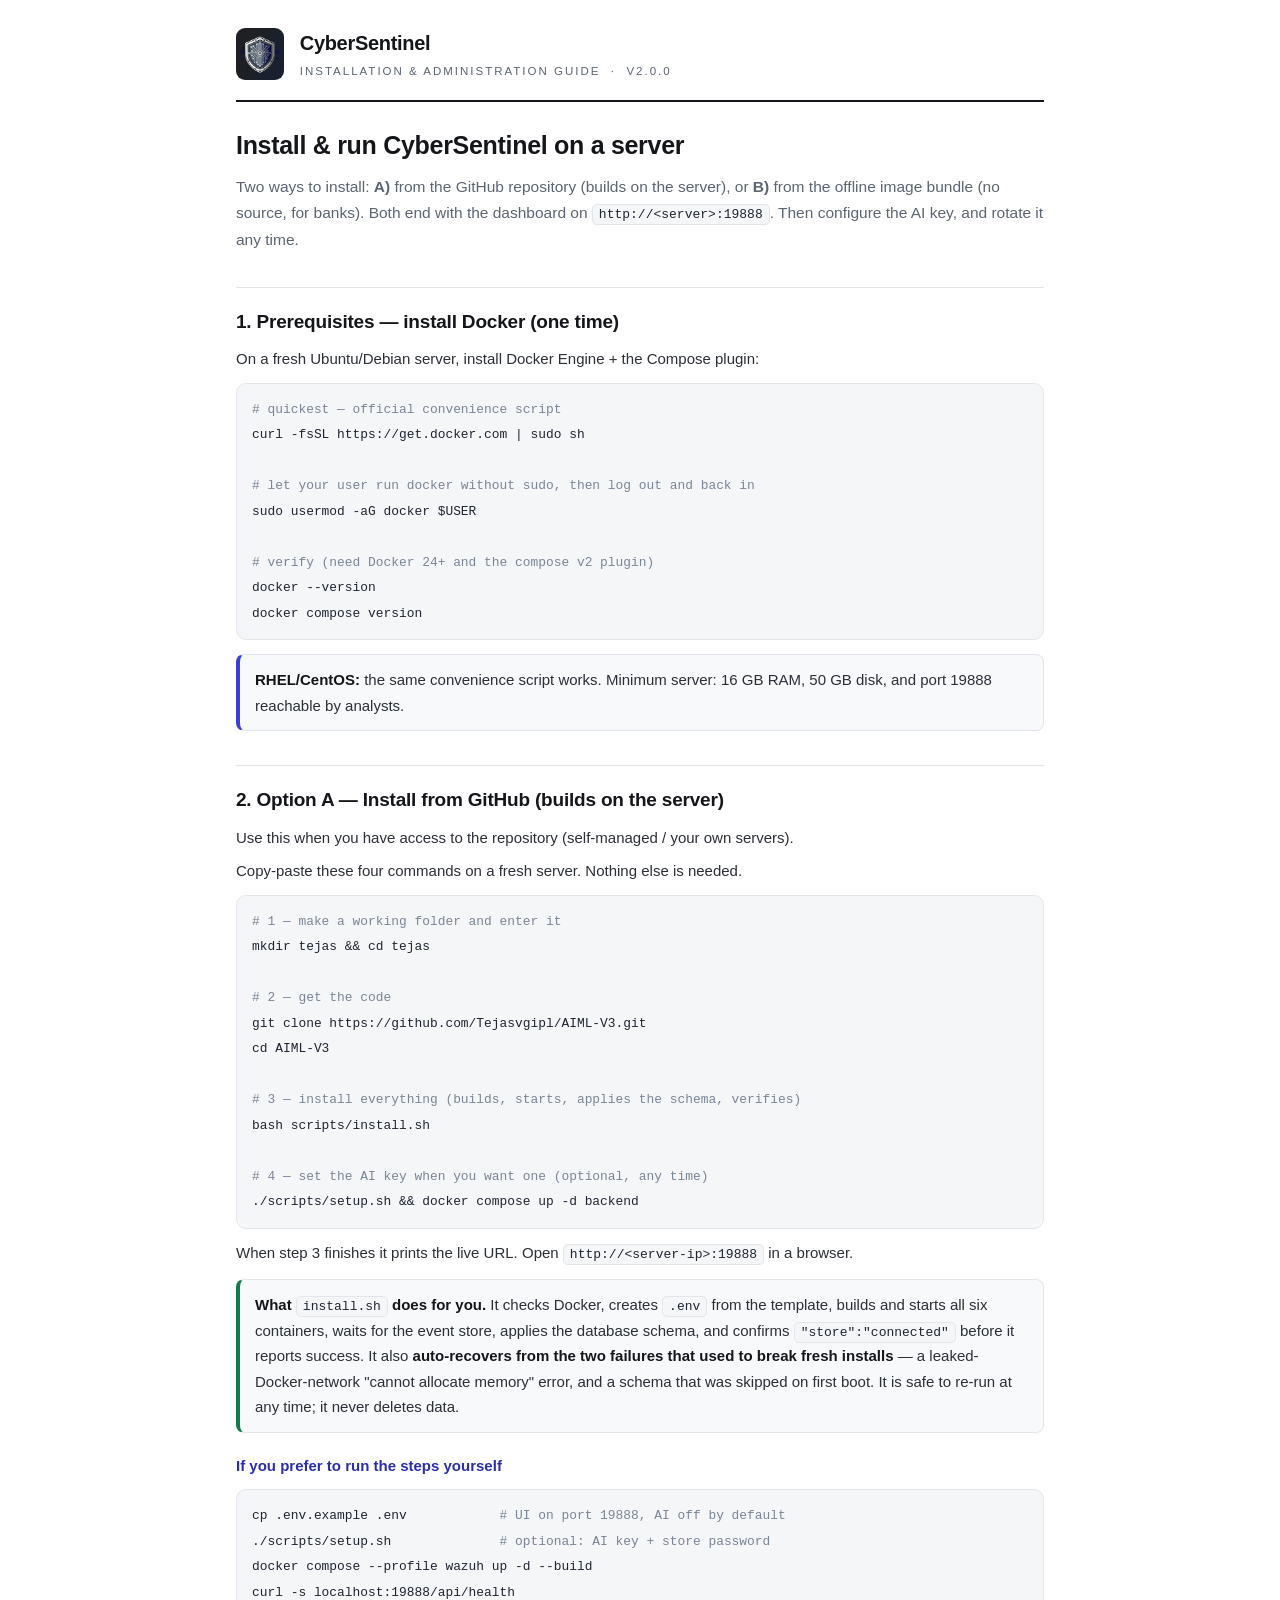
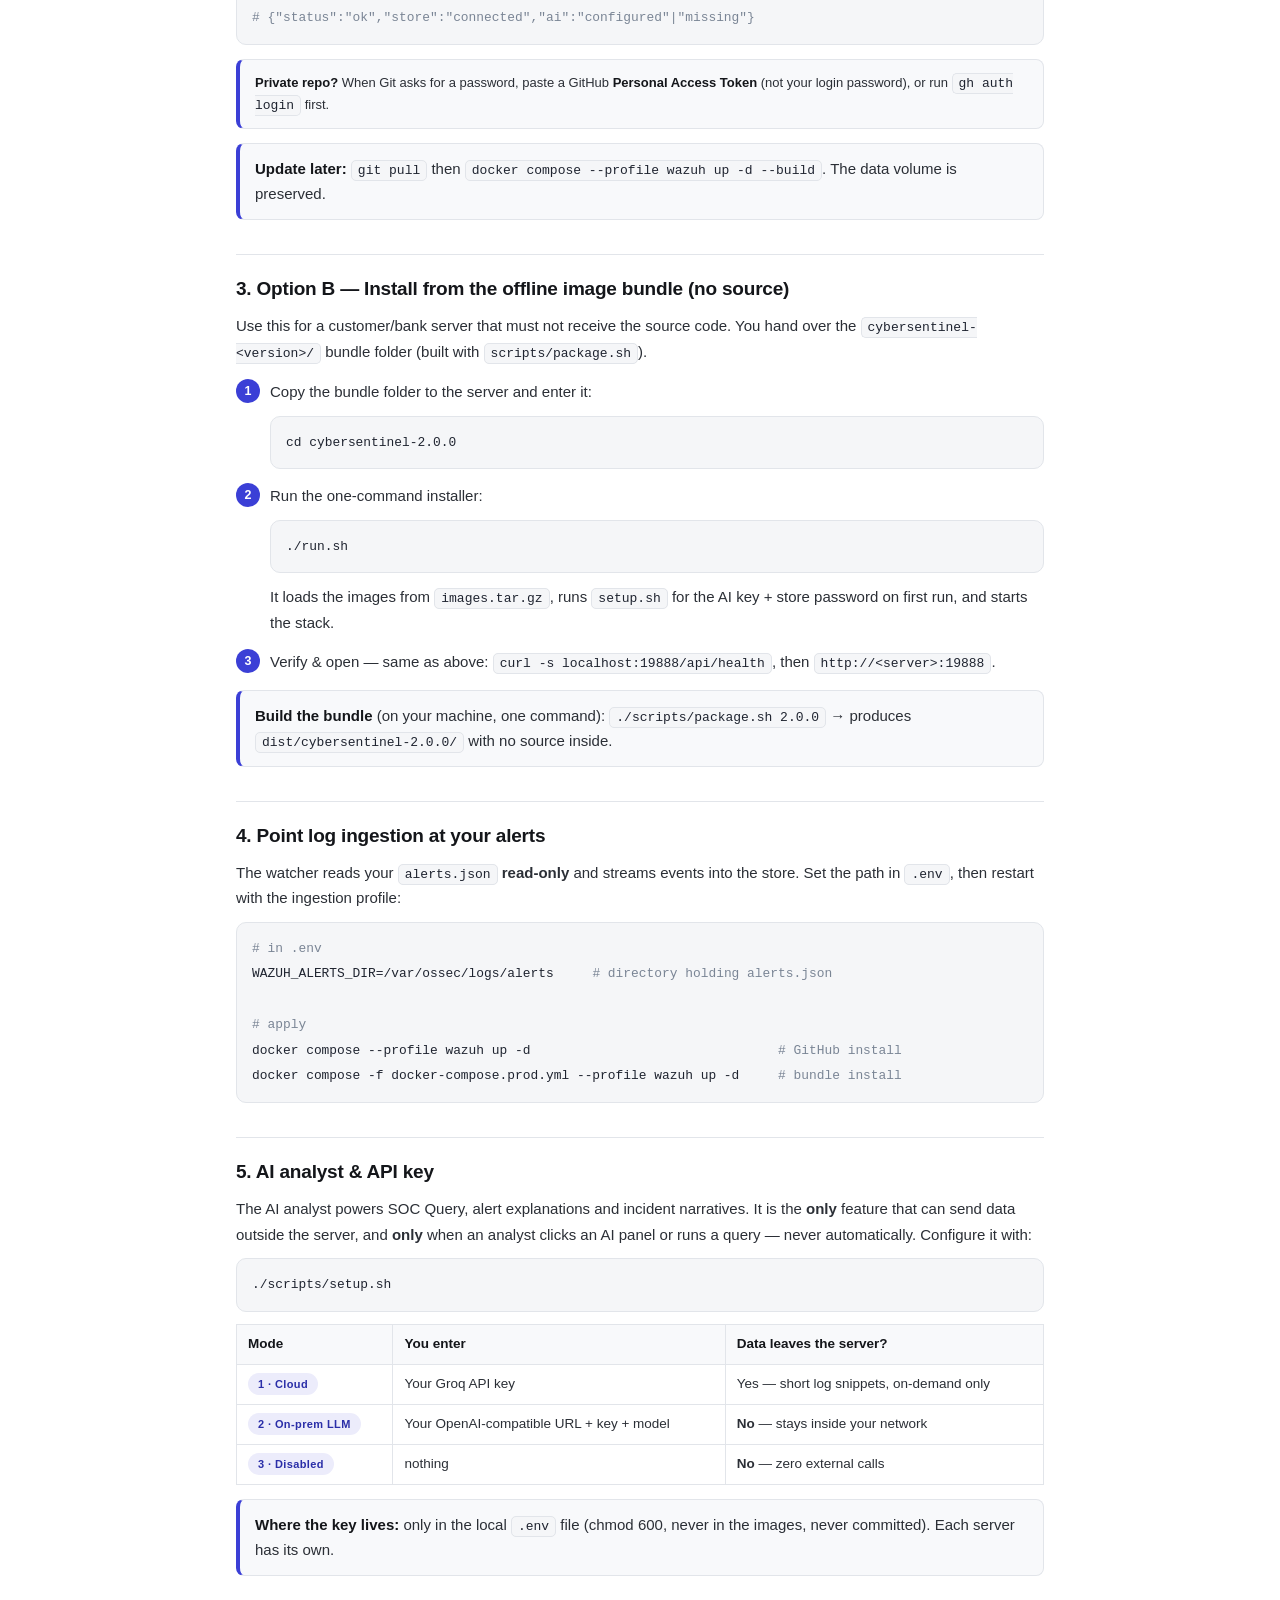
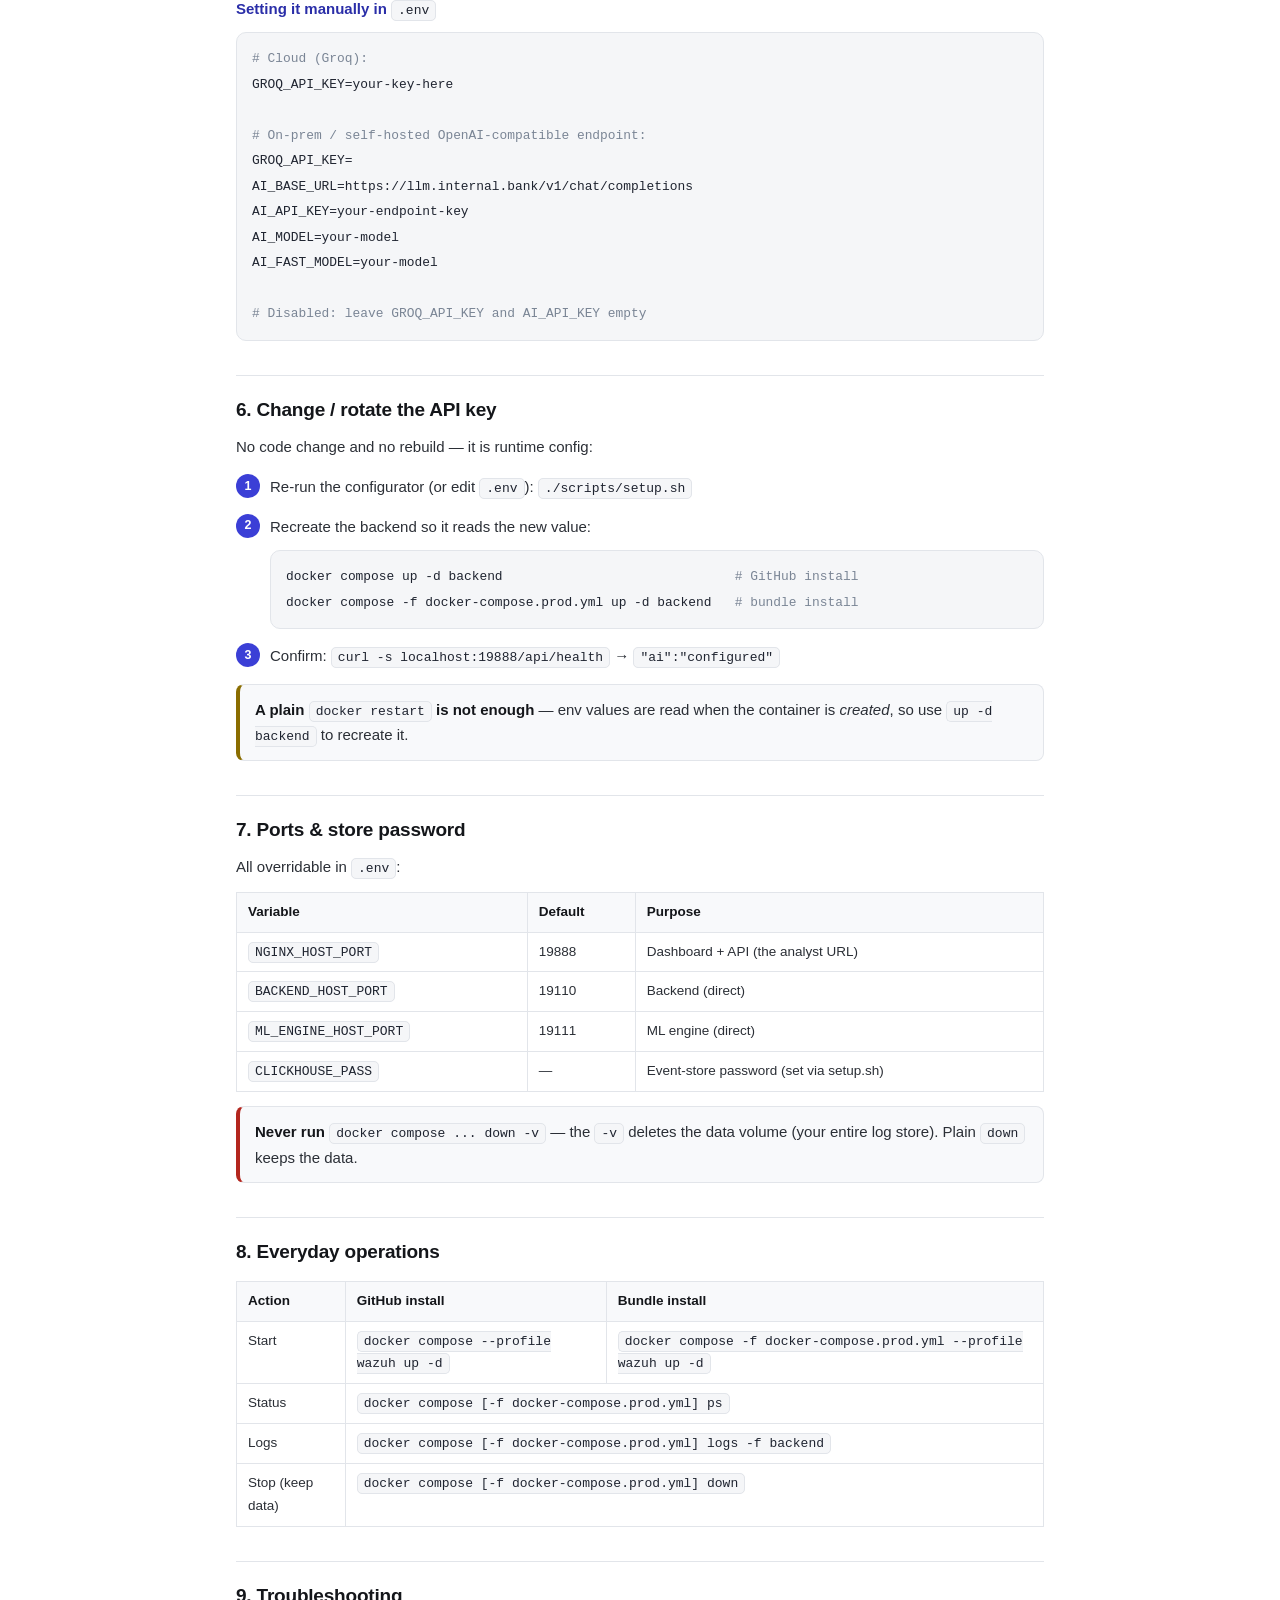
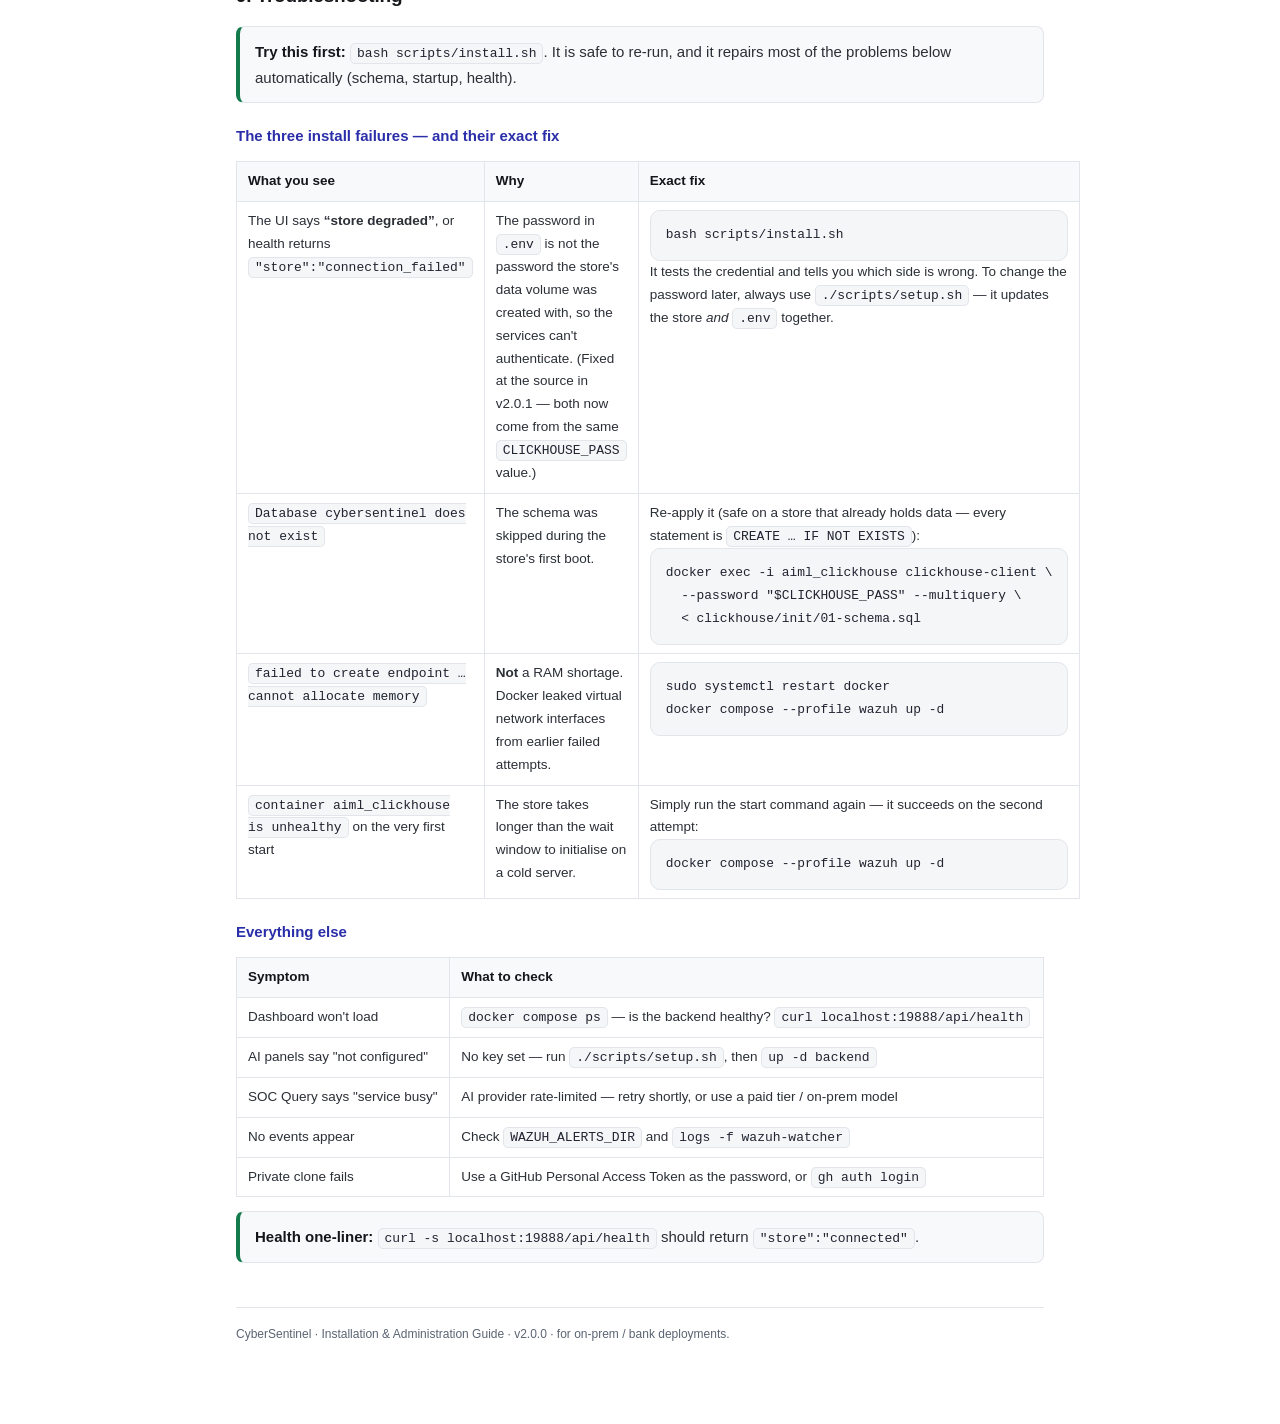
==== commit 3f084020: "Fix the three failures that broke fresh installs 1. "store degraded": docker-compose.yml mounted a u" ====
--- a/docs/INSTALL.html
+++ b/docs/INSTALL.html
@@ -61,7 +61,7 @@
 <h1>Install &amp; run CyberSentinel on a server</h1>
 <p class="lead">Two ways to install: <b>A)</b> from the GitHub repository (builds on the server), or
 <b>B)</b> from the offline image bundle (no source, for banks). Both end with the dashboard on
-<code>http://&lt;server&gt;:18888</code>. Then configure the AI key, and rotate it any time.</p>
+<code>http://&lt;server&gt;:19888</code>. Then configure the AI key, and rotate it any time.</p>
 
 <h2 id="prereq">1. Prerequisites — install Docker (one time)</h2>
 <p>On a fresh Ubuntu/Debian server, install Docker Engine + the Compose plugin:</p>
@@ -74,30 +74,39 @@
 <span class="cmt"># verify (need Docker 24+ and the compose v2 plugin)</span>
 docker --version
 docker compose version</code></pre>
-<div class="box note"><b>RHEL/CentOS:</b> the same convenience script works. Minimum server: 16&nbsp;GB RAM, 50&nbsp;GB disk, and port 18888 reachable by analysts.</div>
+<div class="box note"><b>RHEL/CentOS:</b> the same convenience script works. Minimum server: 16&nbsp;GB RAM, 50&nbsp;GB disk, and port 19888 reachable by analysts.</div>
 
 <h2 id="github">2. Option A — Install from GitHub (builds on the server)</h2>
 <p>Use this when you have access to the repository (self-managed / your own servers).</p>
-<ol class="steps">
-  <li><b>Get the code.</b>
-<pre><code>git clone https://github.com/Tejasvgipl/AIML-V3.git
-cd AIML-V3</code></pre>
-    <span style="font-size:13px;color:var(--muted)">Private repo &rarr; when Git asks for a password, paste a GitHub <b>Personal Access Token</b> (not your login password), or run <code>gh auth login</code> first.</span>
-  </li>
-  <li><b>Configure secrets</b> (AI key + event-store password), interactively:
-<pre><code>./scripts/setup.sh</code></pre>
-    Pick an AI mode (Groq cloud / on-prem LLM / disabled &mdash; see &sect;5). This writes <code>.env</code> (permissions 600, never committed).
-  </li>
-  <li><b>Build &amp; start</b> the full stack, including log ingestion:
-<pre><code>docker compose --profile wazuh up -d --build</code></pre>
-    The first build takes a few minutes; later starts are instant.
-  </li>
-  <li><b>Verify &amp; open.</b>
-<pre><code>curl -s localhost:18888/api/health
+<p>Copy-paste these four commands on a fresh server. Nothing else is needed.</p>
+<pre><code><span class="cmt"># 1 — make a working folder and enter it</span>
+mkdir tejas &amp;&amp; cd tejas
+
+<span class="cmt"># 2 — get the code</span>
+git clone https://github.com/Tejasvgipl/AIML-V3.git
+cd AIML-V3
+
+<span class="cmt"># 3 — install everything (builds, starts, applies the schema, verifies)</span>
+bash scripts/install.sh
+
+<span class="cmt"># 4 — set the AI key when you want one (optional, any time)</span>
+./scripts/setup.sh &amp;&amp; docker compose up -d backend</code></pre>
+<p>When step 3 finishes it prints the live URL. Open <code>http://&lt;server-ip&gt;:19888</code> in a browser.</p>
+
+<div class="box ok"><b>What <code>install.sh</code> does for you.</b> It checks Docker, creates <code>.env</code> from the
+template, builds and starts all six containers, waits for the event store, applies the database schema,
+and confirms <code>"store":"connected"</code> before it reports success. It also
+<b>auto-recovers from the two failures that used to break fresh installs</b> — a leaked-Docker-network
+"cannot allocate memory" error, and a schema that was skipped on first boot. It is safe to re-run at any
+time; it never deletes data.</div>
+
+<h3>If you prefer to run the steps yourself</h3>
+<pre><code>cp .env.example .env            <span class="cmt"># UI on port 19888, AI off by default</span>
+./scripts/setup.sh              <span class="cmt"># optional: AI key + store password</span>
+docker compose --profile wazuh up -d --build
+curl -s localhost:19888/api/health
 <span class="cmt"># {"status":"ok","store":"connected","ai":"configured"|"missing"}</span></code></pre>
-    Open <code>http://&lt;server-ip&gt;:18888</code> in a browser.
-  </li>
-</ol>
+<div class="box note" style="font-size:13px"><b>Private repo?</b> When Git asks for a password, paste a GitHub <b>Personal Access Token</b> (not your login password), or run <code>gh auth login</code> first.</div>
 <div class="box note"><b>Update later:</b> <code>git pull</code> then <code>docker compose --profile wazuh up -d --build</code>. The data volume is preserved.</div>
 
 <h2 id="bundle">3. Option B — Install from the offline image bundle (no source)</h2>
@@ -110,7 +119,7 @@
 <pre><code>./run.sh</code></pre>
     It loads the images from <code>images.tar.gz</code>, runs <code>setup.sh</code> for the AI key + store password on first run, and starts the stack.
   </li>
-  <li>Verify &amp; open &mdash; same as above: <code>curl -s localhost:18888/api/health</code>, then <code>http://&lt;server&gt;:18888</code>.</li>
+  <li>Verify &amp; open &mdash; same as above: <code>curl -s localhost:19888/api/health</code>, then <code>http://&lt;server&gt;:19888</code>.</li>
 </ol>
 <div class="box note"><b>Build the bundle</b> (on your machine, one command): <code>./scripts/package.sh 2.0.0</code> &rarr; produces <code>dist/cybersentinel-2.0.0/</code> with no source inside.</div>
 
@@ -155,7 +164,7 @@
   <li>Recreate the backend so it reads the new value:
 <pre><code>docker compose up -d backend                              <span class="cmt"># GitHub install</span>
 docker compose -f docker-compose.prod.yml up -d backend   <span class="cmt"># bundle install</span></code></pre></li>
-  <li>Confirm: <code>curl -s localhost:18888/api/health</code> &rarr; <code>"ai":"configured"</code></li>
+  <li>Confirm: <code>curl -s localhost:19888/api/health</code> &rarr; <code>"ai":"configured"</code></li>
 </ol>
 <div class="box warn"><b>A plain <code>docker restart</code> is not enough</b> &mdash; env values are read when the container is <i>created</i>, so use <code>up -d backend</code> to recreate it.</div>
 
@@ -163,9 +172,9 @@
 <p>All overridable in <code>.env</code>:</p>
 <table>
   <tr><th>Variable</th><th>Default</th><th>Purpose</th></tr>
-  <tr><td><code>NGINX_HOST_PORT</code></td><td>18888</td><td>Dashboard + API (the analyst URL)</td></tr>
-  <tr><td><code>BACKEND_HOST_PORT</code></td><td>18110</td><td>Backend (direct)</td></tr>
-  <tr><td><code>ML_ENGINE_HOST_PORT</code></td><td>18111</td><td>ML engine (direct)</td></tr>
+  <tr><td><code>NGINX_HOST_PORT</code></td><td>19888</td><td>Dashboard + API (the analyst URL)</td></tr>
+  <tr><td><code>BACKEND_HOST_PORT</code></td><td>19110</td><td>Backend (direct)</td></tr>
+  <tr><td><code>ML_ENGINE_HOST_PORT</code></td><td>19111</td><td>ML engine (direct)</td></tr>
   <tr><td><code>CLICKHOUSE_PASS</code></td><td>&mdash;</td><td>Event-store password (set via setup.sh)</td></tr>
 </table>
 <div class="box danger"><b>Never run <code>docker compose ... down -v</code></b> &mdash; the <code>-v</code> deletes the data volume (your entire log store). Plain <code>down</code> keeps the data.</div>
@@ -180,16 +189,54 @@
 </table>
 
 <h2 id="trouble">9. Troubleshooting</h2>
+<div class="box ok"><b>Try this first:</b> <code>bash scripts/install.sh</code>. It is safe to re-run, and it
+repairs most of the problems below automatically (schema, startup, health).</div>
+
+<h3>The three install failures — and their exact fix</h3>
+<table>
+  <tr><th style="width:26%">What you see</th><th>Why</th><th>Exact fix</th></tr>
+  <tr>
+    <td>The UI says <b>“store degraded”</b>, or health returns <code>"store":"connection_failed"</code></td>
+    <td>The password in <code>.env</code> is not the password the store's data volume was created with, so
+        the services can't authenticate. (Fixed at the source in v2.0.1 — both now come from the same
+        <code>CLICKHOUSE_PASS</code> value.)</td>
+    <td><pre style="margin:0"><code>bash scripts/install.sh</code></pre>
+        It tests the credential and tells you which side is wrong. To change the password later, always use
+        <code>./scripts/setup.sh</code> — it updates the store <i>and</i> <code>.env</code> together.</td>
+  </tr>
+  <tr>
+    <td><code>Database cybersentinel does not exist</code></td>
+    <td>The schema was skipped during the store's first boot.</td>
+    <td>Re-apply it (safe on a store that already holds data — every statement is
+        <code>CREATE … IF NOT EXISTS</code>):
+<pre style="margin:0"><code>docker exec -i aiml_clickhouse clickhouse-client \
+  --password "$CLICKHOUSE_PASS" --multiquery \
+  &lt; clickhouse/init/01-schema.sql</code></pre></td>
+  </tr>
+  <tr>
+    <td><code>failed to create endpoint … cannot allocate memory</code></td>
+    <td><b>Not</b> a RAM shortage. Docker leaked virtual network interfaces from earlier failed attempts.</td>
+    <td><pre style="margin:0"><code>sudo systemctl restart docker
+docker compose --profile wazuh up -d</code></pre></td>
+  </tr>
+  <tr>
+    <td><code>container aiml_clickhouse is unhealthy</code> on the very first start</td>
+    <td>The store takes longer than the wait window to initialise on a cold server.</td>
+    <td>Simply run the start command again — it succeeds on the second attempt:
+        <pre style="margin:0"><code>docker compose --profile wazuh up -d</code></pre></td>
+  </tr>
+</table>
+
+<h3>Everything else</h3>
 <table>
   <tr><th>Symptom</th><th>What to check</th></tr>
-  <tr><td>Dashboard won't load</td><td><code>docker compose ps</code> &mdash; is the backend healthy? <code>curl localhost:18888/api/health</code></td></tr>
+  <tr><td>Dashboard won't load</td><td><code>docker compose ps</code> &mdash; is the backend healthy? <code>curl localhost:19888/api/health</code></td></tr>
   <tr><td>AI panels say "not configured"</td><td>No key set &mdash; run <code>./scripts/setup.sh</code>, then <code>up -d backend</code></td></tr>
   <tr><td>SOC Query says "service busy"</td><td>AI provider rate-limited &mdash; retry shortly, or use a paid tier / on-prem model</td></tr>
-  <tr><td>Store <code>connection_failed</code></td><td><code>docker compose logs clickhouse</code>; confirm <code>CLICKHOUSE_PASS</code> in <code>.env</code></td></tr>
   <tr><td>No events appear</td><td>Check <code>WAZUH_ALERTS_DIR</code> and <code>logs -f wazuh-watcher</code></td></tr>
   <tr><td>Private clone fails</td><td>Use a GitHub Personal Access Token as the password, or <code>gh auth login</code></td></tr>
 </table>
-<div class="box ok"><b>Health one-liner:</b> <code>curl -s localhost:18888/api/health</code> should return <code>"store":"connected"</code>.</div>
+<div class="box ok"><b>Health one-liner:</b> <code>curl -s localhost:19888/api/health</code> should return <code>"store":"connected"</code>.</div>
 
 <footer>CyberSentinel &middot; Installation &amp; Administration Guide &middot; v2.0.0 &middot; for on-prem / bank deployments.</footer>
 </body>
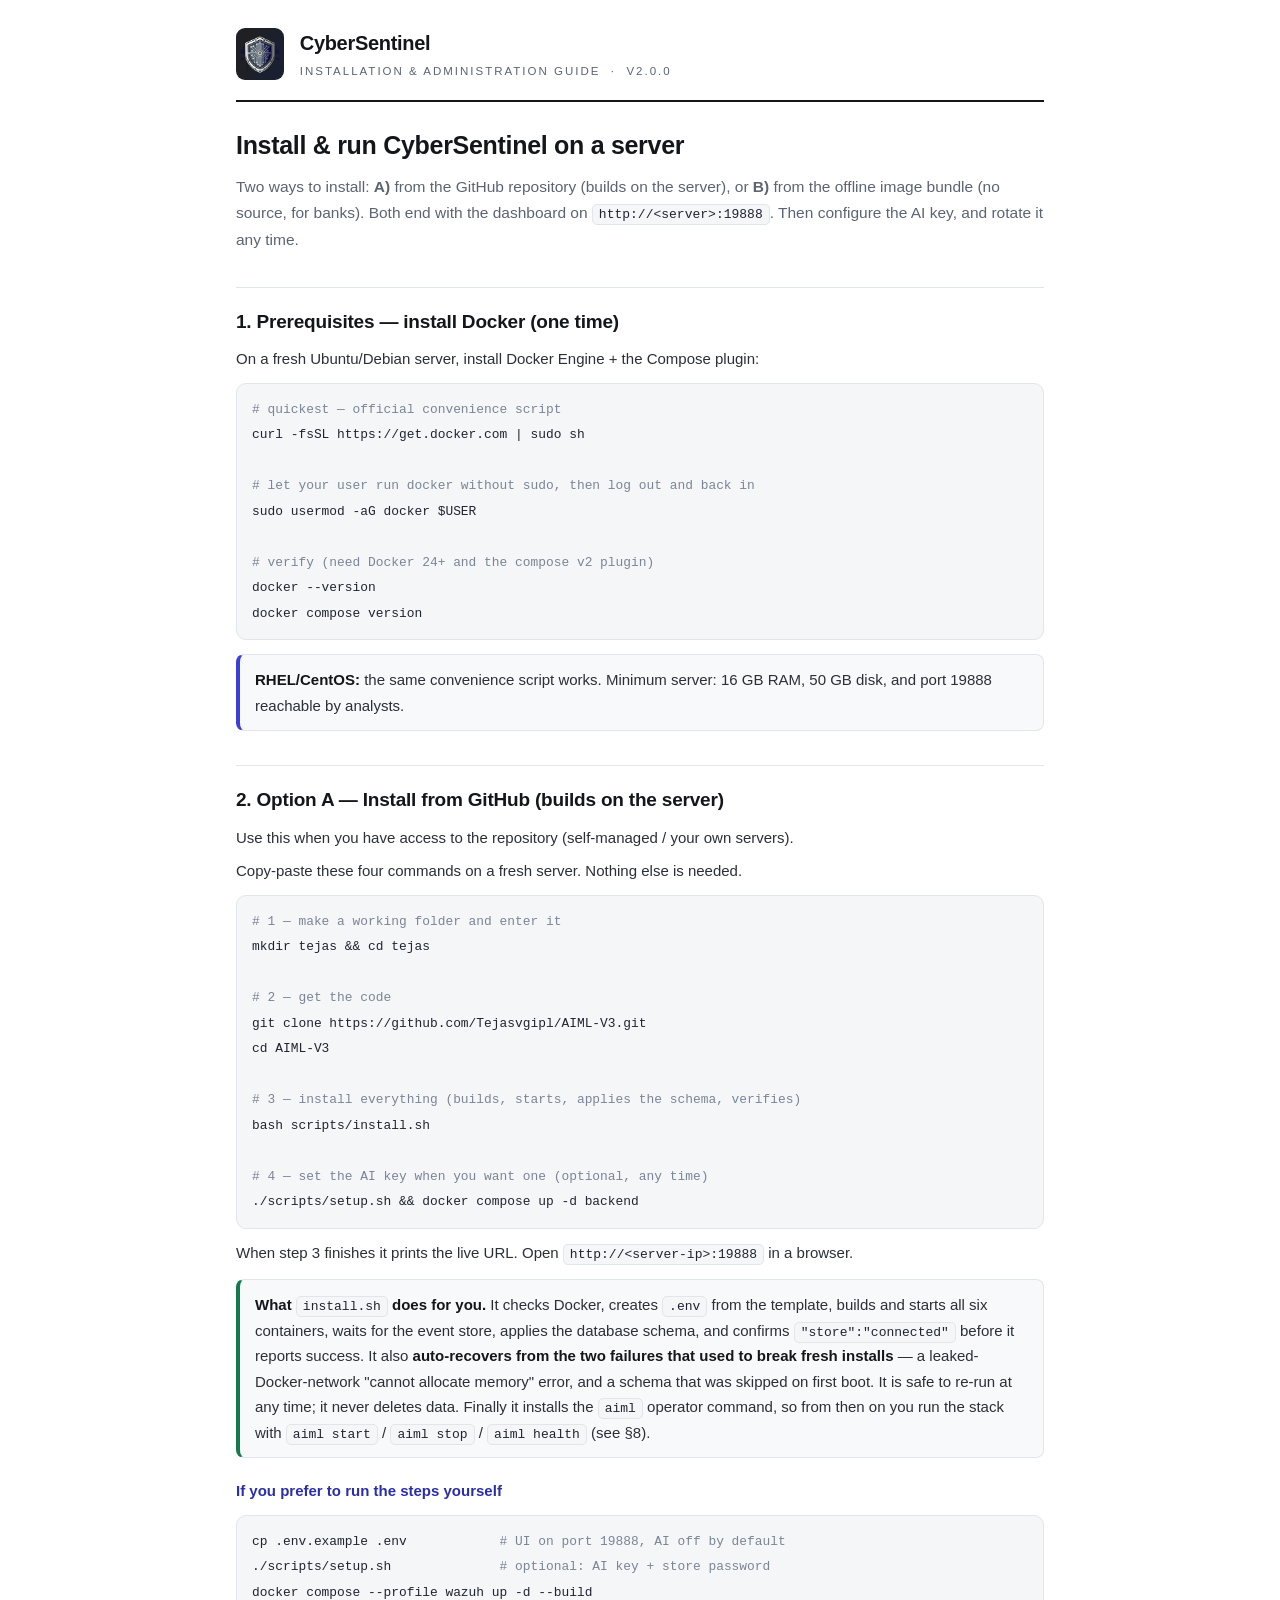
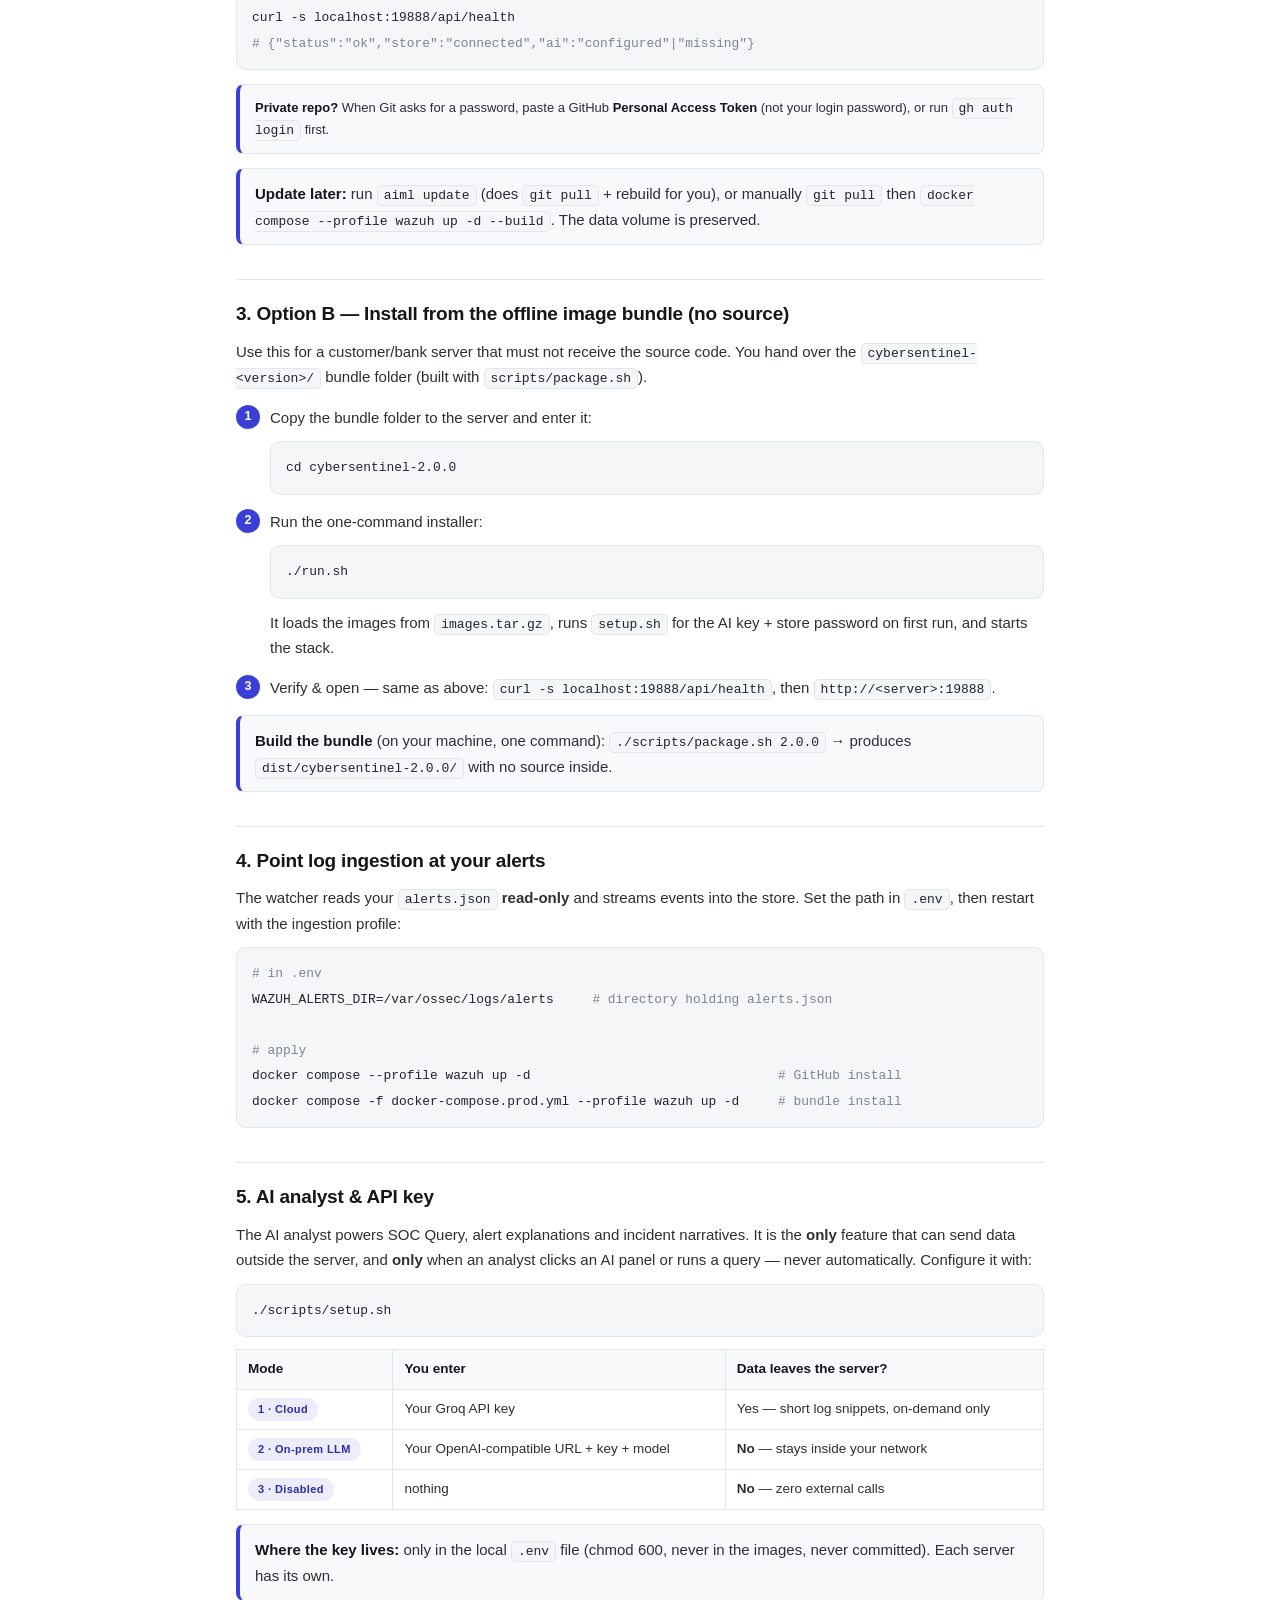
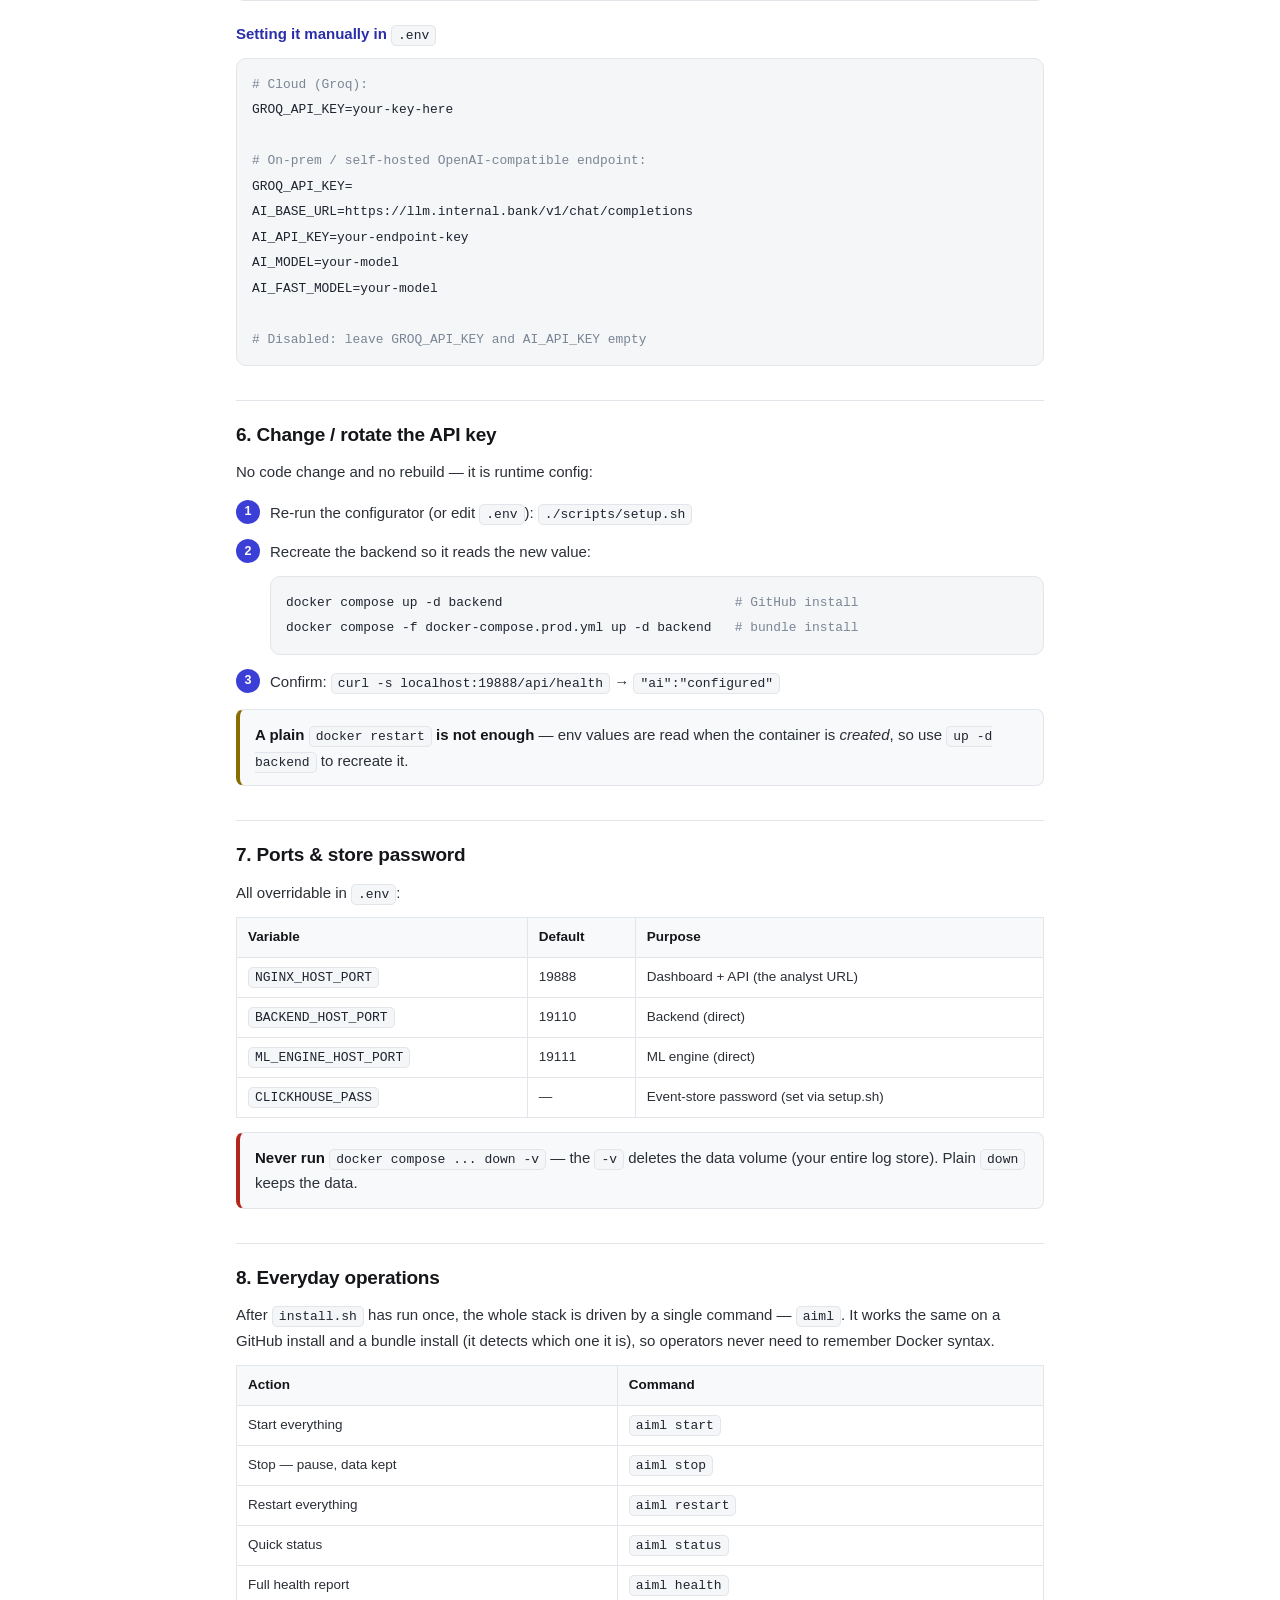
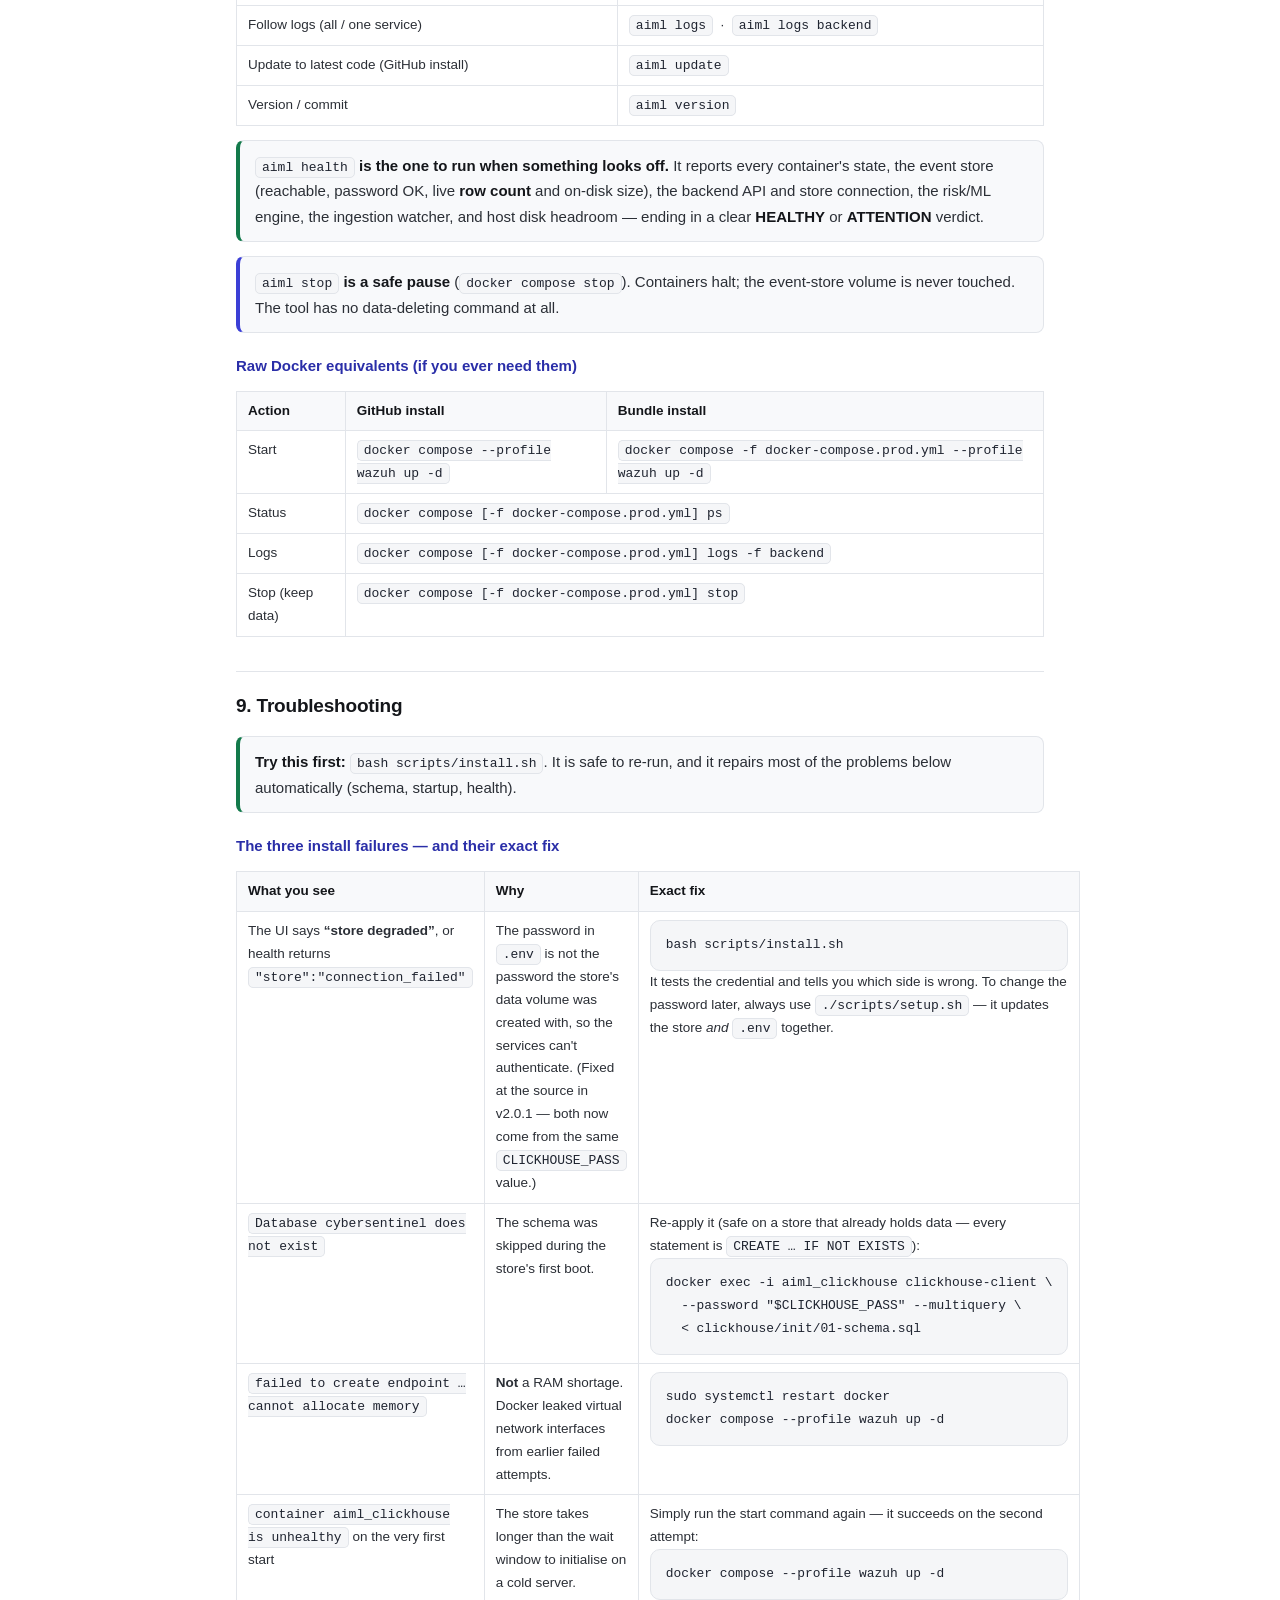
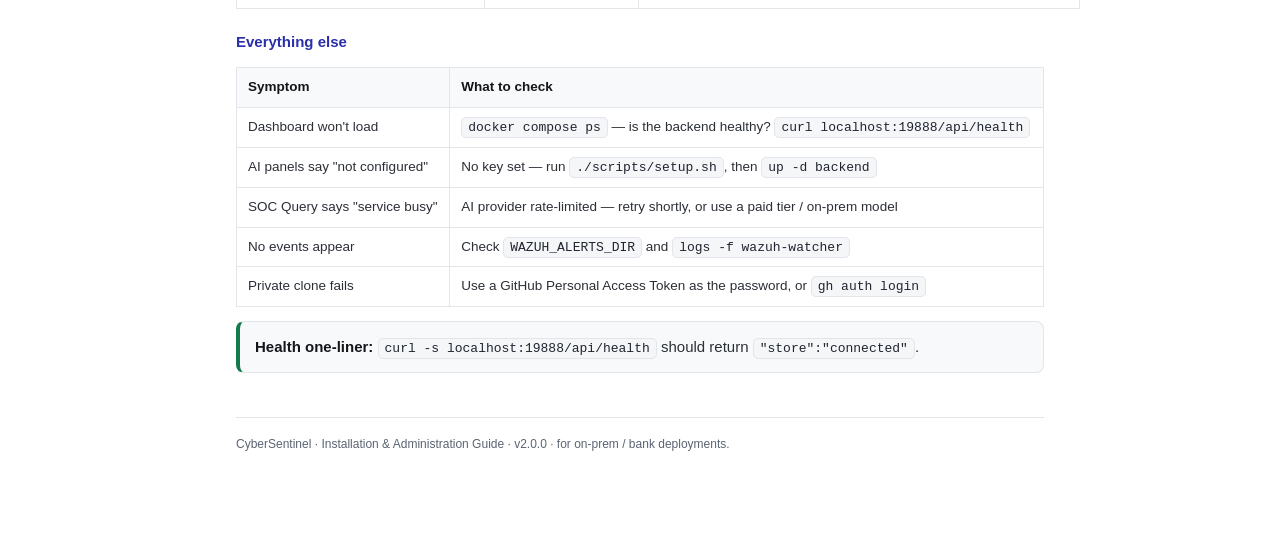
==== commit c0a703b6: "Add `aiml` operator command (start/stop/status/health) + install it One safe, branded command wrappi" ====
--- a/docs/INSTALL.html
+++ b/docs/INSTALL.html
@@ -98,7 +98,8 @@
 and confirms <code>"store":"connected"</code> before it reports success. It also
 <b>auto-recovers from the two failures that used to break fresh installs</b> — a leaked-Docker-network
 "cannot allocate memory" error, and a schema that was skipped on first boot. It is safe to re-run at any
-time; it never deletes data.</div>
+time; it never deletes data. Finally it installs the <code>aiml</code> operator command, so from then on you
+run the stack with <code>aiml start</code> / <code>aiml stop</code> / <code>aiml health</code> (see &sect;8).</div>
 
 <h3>If you prefer to run the steps yourself</h3>
 <pre><code>cp .env.example .env            <span class="cmt"># UI on port 19888, AI off by default</span>
@@ -107,7 +108,7 @@
 curl -s localhost:19888/api/health
 <span class="cmt"># {"status":"ok","store":"connected","ai":"configured"|"missing"}</span></code></pre>
 <div class="box note" style="font-size:13px"><b>Private repo?</b> When Git asks for a password, paste a GitHub <b>Personal Access Token</b> (not your login password), or run <code>gh auth login</code> first.</div>
-<div class="box note"><b>Update later:</b> <code>git pull</code> then <code>docker compose --profile wazuh up -d --build</code>. The data volume is preserved.</div>
+<div class="box note"><b>Update later:</b> run <code>aiml update</code> (does <code>git pull</code> + rebuild for you), or manually <code>git pull</code> then <code>docker compose --profile wazuh up -d --build</code>. The data volume is preserved.</div>
 
 <h2 id="bundle">3. Option B — Install from the offline image bundle (no source)</h2>
 <p>Use this for a customer/bank server that must not receive the source code. You hand over the
@@ -180,12 +181,34 @@
 <div class="box danger"><b>Never run <code>docker compose ... down -v</code></b> &mdash; the <code>-v</code> deletes the data volume (your entire log store). Plain <code>down</code> keeps the data.</div>
 
 <h2 id="ops">8. Everyday operations</h2>
+<p>After <code>install.sh</code> has run once, the whole stack is driven by a single command &mdash;
+<code>aiml</code>. It works the same on a GitHub install and a bundle install (it detects which one it is),
+so operators never need to remember Docker syntax.</p>
+<table>
+  <tr><th>Action</th><th>Command</th></tr>
+  <tr><td>Start everything</td><td><code>aiml start</code></td></tr>
+  <tr><td>Stop &mdash; pause, data kept</td><td><code>aiml stop</code></td></tr>
+  <tr><td>Restart everything</td><td><code>aiml restart</code></td></tr>
+  <tr><td>Quick status</td><td><code>aiml status</code></td></tr>
+  <tr><td>Full health report</td><td><code>aiml health</code></td></tr>
+  <tr><td>Follow logs (all / one service)</td><td><code>aiml logs</code> &nbsp;·&nbsp; <code>aiml logs backend</code></td></tr>
+  <tr><td>Update to latest code (GitHub install)</td><td><code>aiml update</code></td></tr>
+  <tr><td>Version / commit</td><td><code>aiml version</code></td></tr>
+</table>
+<div class="box ok"><b><code>aiml health</code> is the one to run when something looks off.</b> It reports every
+container's state, the event store (reachable, password OK, live <b>row count</b> and on-disk size), the
+backend API and store connection, the risk/ML engine, the ingestion watcher, and host disk headroom &mdash;
+ending in a clear <b>HEALTHY</b> or <b>ATTENTION</b> verdict.</div>
+<div class="box note"><b><code>aiml stop</code> is a safe pause</b> (<code>docker compose stop</code>). Containers halt;
+the event-store volume is never touched. The tool has no data-deleting command at all.</div>
+
+<h3>Raw Docker equivalents (if you ever need them)</h3>
 <table>
   <tr><th>Action</th><th>GitHub install</th><th>Bundle install</th></tr>
   <tr><td>Start</td><td><code>docker compose --profile wazuh up -d</code></td><td><code>docker compose -f docker-compose.prod.yml --profile wazuh up -d</code></td></tr>
   <tr><td>Status</td><td colspan="2"><code>docker compose [-f docker-compose.prod.yml] ps</code></td></tr>
   <tr><td>Logs</td><td colspan="2"><code>docker compose [-f docker-compose.prod.yml] logs -f backend</code></td></tr>
-  <tr><td>Stop (keep data)</td><td colspan="2"><code>docker compose [-f docker-compose.prod.yml] down</code></td></tr>
+  <tr><td>Stop (keep data)</td><td colspan="2"><code>docker compose [-f docker-compose.prod.yml] stop</code></td></tr>
 </table>
 
 <h2 id="trouble">9. Troubleshooting</h2>
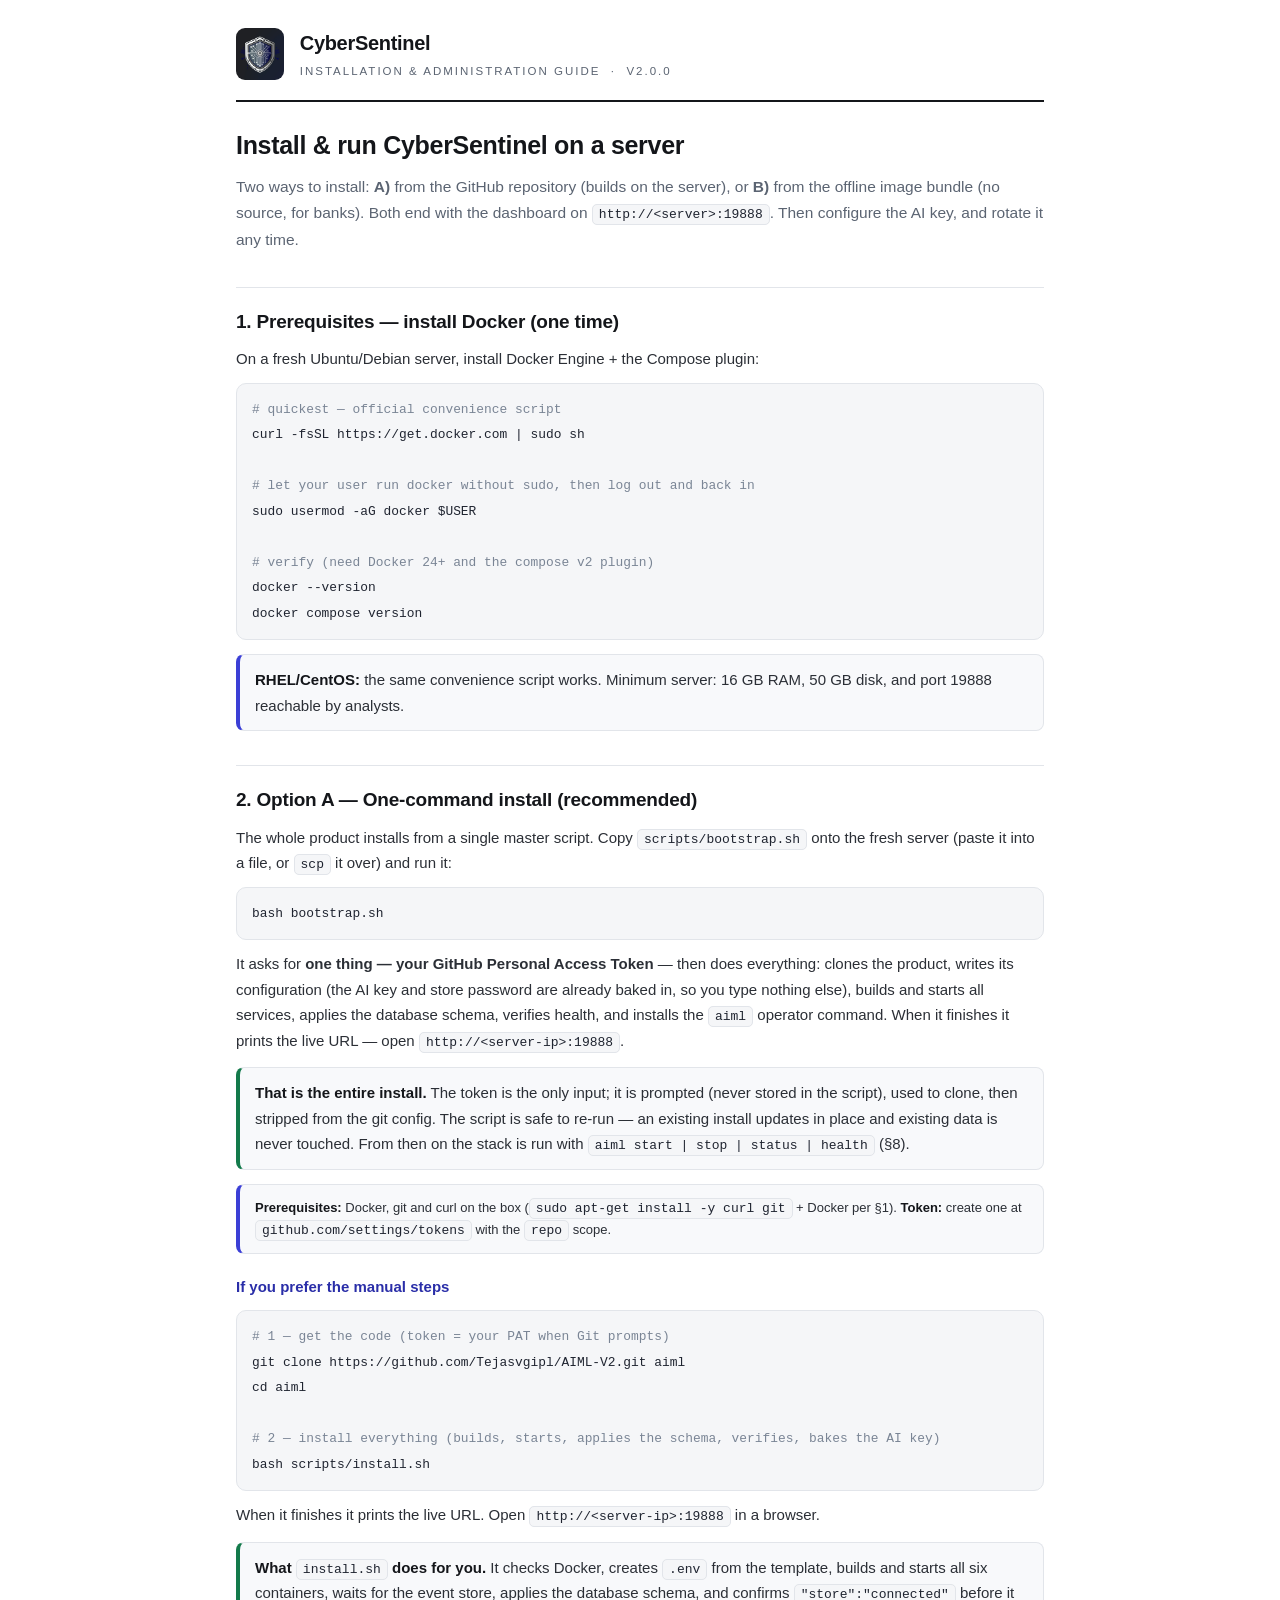
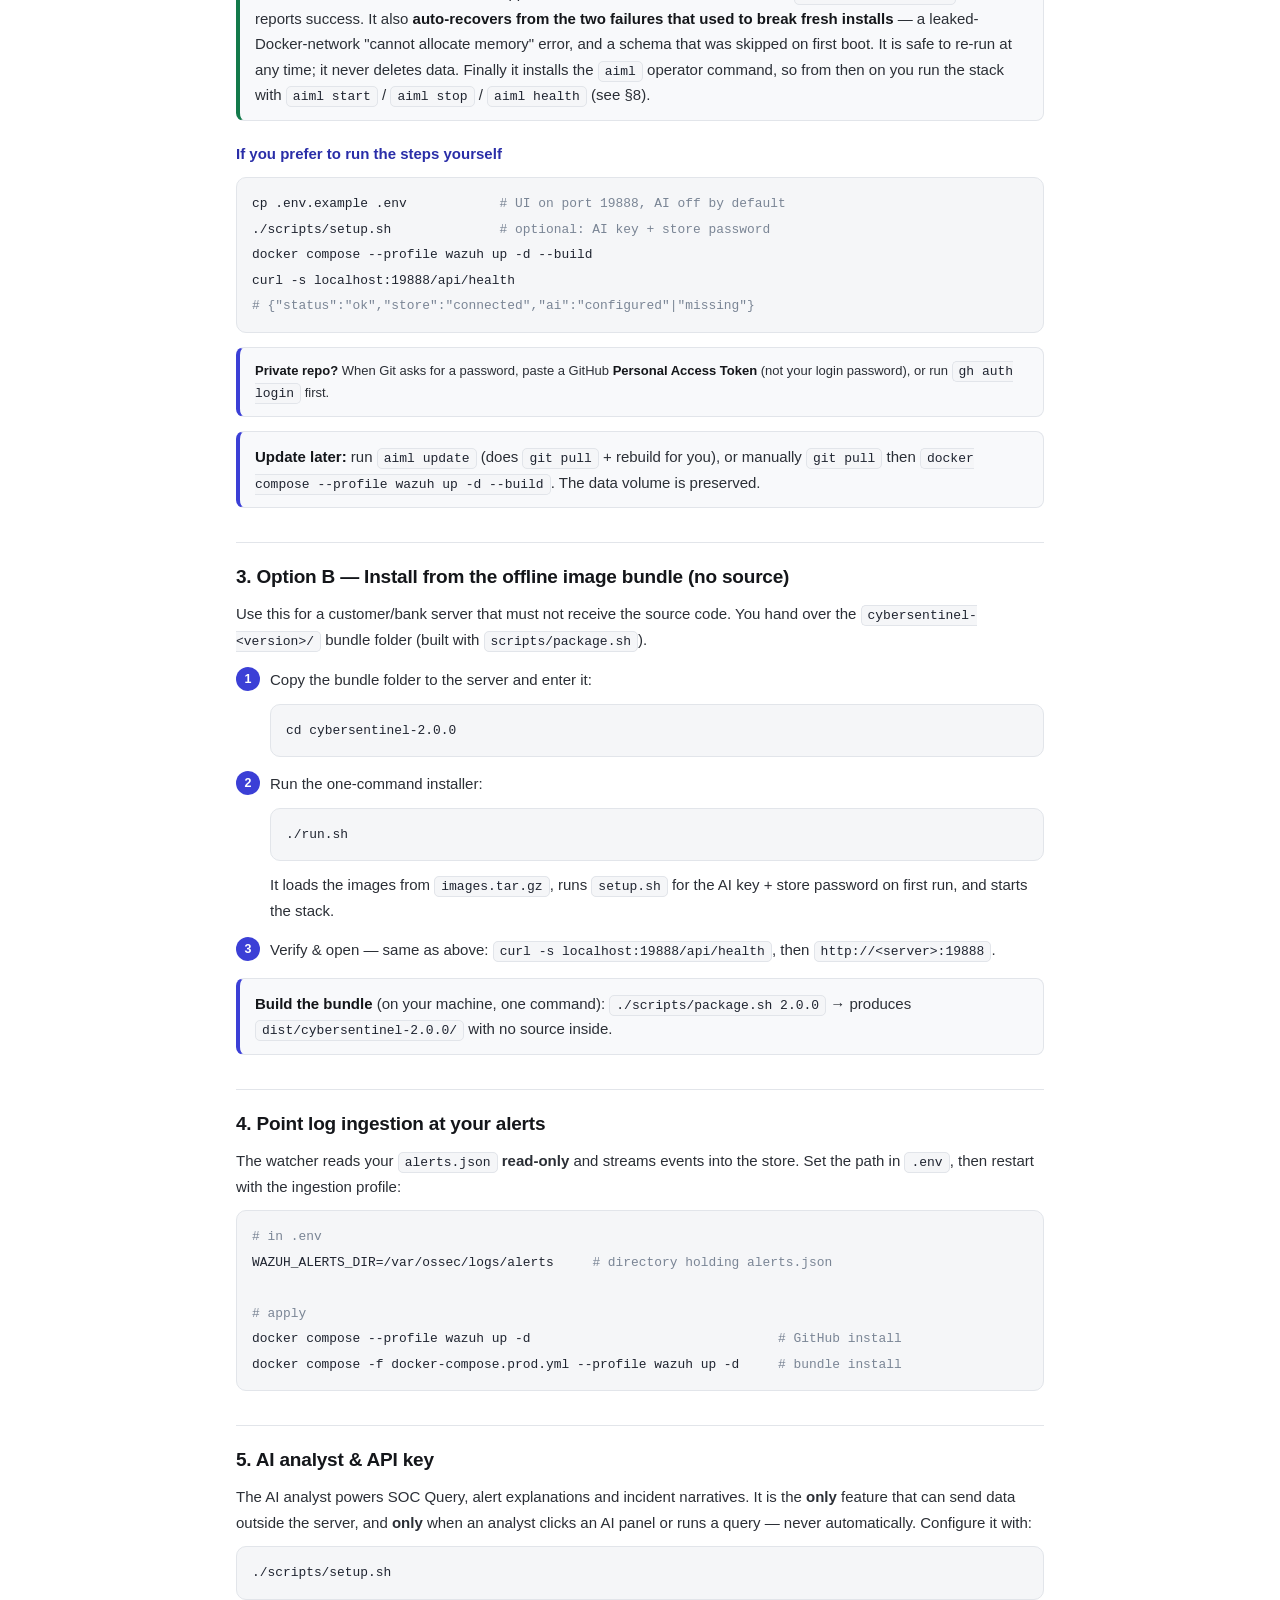
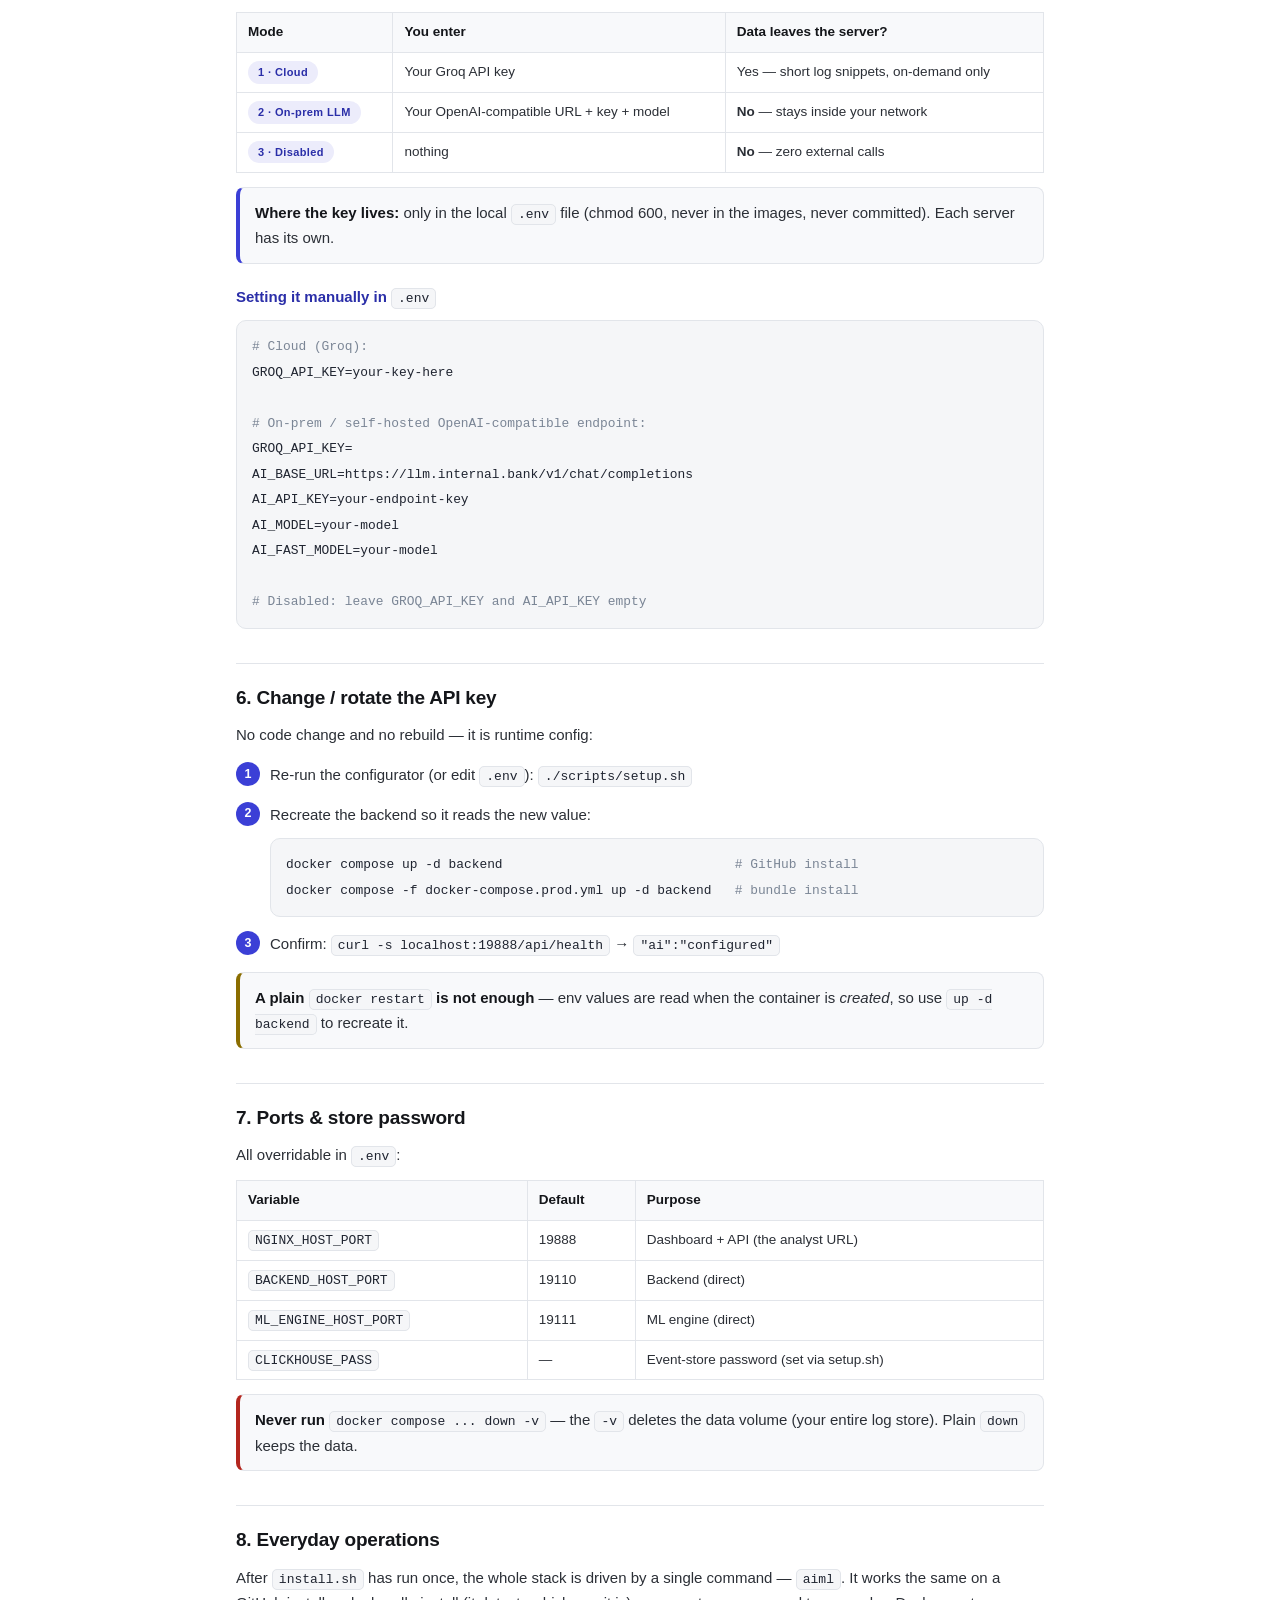
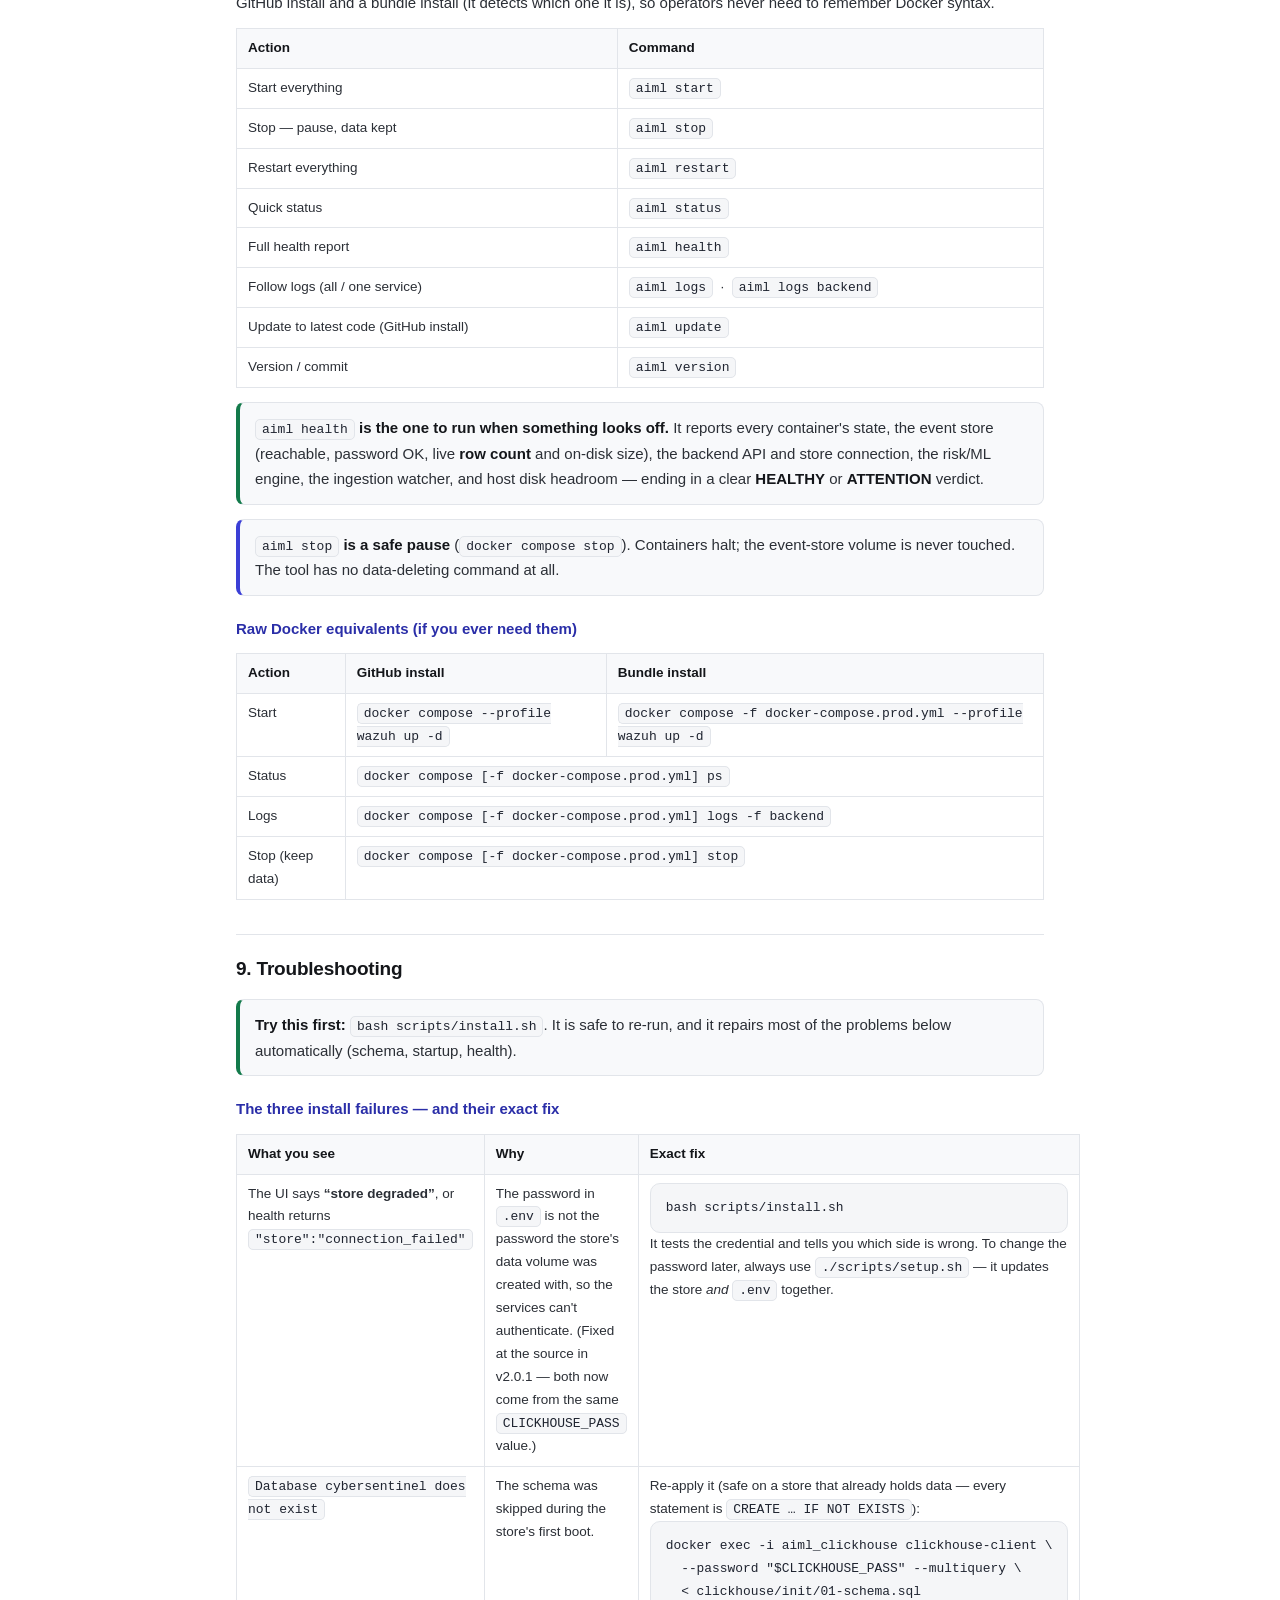
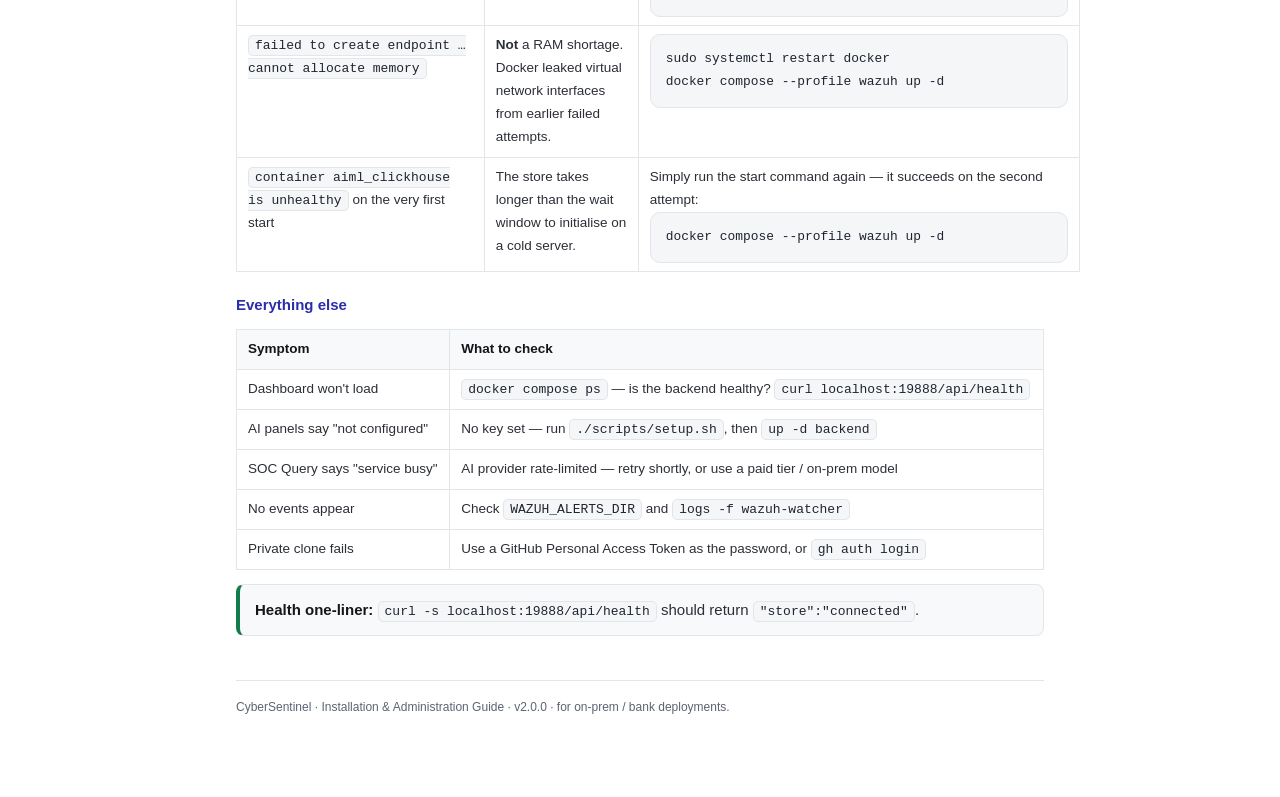
==== commit 5c91aa9c: "One-command installer: master bootstrap + baked AI key + docs" ====
--- a/docs/INSTALL.html
+++ b/docs/INSTALL.html
@@ -76,22 +76,31 @@
 docker compose version</code></pre>
 <div class="box note"><b>RHEL/CentOS:</b> the same convenience script works. Minimum server: 16&nbsp;GB RAM, 50&nbsp;GB disk, and port 19888 reachable by analysts.</div>
 
-<h2 id="github">2. Option A — Install from GitHub (builds on the server)</h2>
-<p>Use this when you have access to the repository (self-managed / your own servers).</p>
-<p>Copy-paste these four commands on a fresh server. Nothing else is needed.</p>
-<pre><code><span class="cmt"># 1 — make a working folder and enter it</span>
-mkdir tejas &amp;&amp; cd tejas
-
-<span class="cmt"># 2 — get the code</span>
-git clone https://github.com/Tejasvgipl/AIML-V3.git
-cd AIML-V3
-
-<span class="cmt"># 3 — install everything (builds, starts, applies the schema, verifies)</span>
-bash scripts/install.sh
-
-<span class="cmt"># 4 — set the AI key when you want one (optional, any time)</span>
-./scripts/setup.sh &amp;&amp; docker compose up -d backend</code></pre>
-<p>When step 3 finishes it prints the live URL. Open <code>http://&lt;server-ip&gt;:19888</code> in a browser.</p>
+<h2 id="github">2. Option A — One-command install (recommended)</h2>
+<p>The whole product installs from a single master script. Copy <code>scripts/bootstrap.sh</code>
+onto the fresh server (paste it into a file, or <code>scp</code> it over) and run it:</p>
+<pre><code>bash bootstrap.sh</code></pre>
+<p>It asks for <b>one thing — your GitHub Personal Access Token</b> — then does everything:
+clones the product, writes its configuration (the AI key and store password are already baked in,
+so you type nothing else), builds and starts all services, applies the database schema, verifies
+health, and installs the <code>aiml</code> operator command. When it finishes it prints the live
+URL — open <code>http://&lt;server-ip&gt;:19888</code>.</p>
+<div class="box ok"><b>That is the entire install.</b> The token is the only input; it is prompted (never
+stored in the script), used to clone, then stripped from the git config. The script is safe to
+re-run — an existing install updates in place and existing data is never touched. From then on the
+stack is run with <code>aiml start | stop | status | health</code> (&sect;8).</div>
+<div class="box note" style="font-size:13px"><b>Prerequisites:</b> Docker, git and curl on the box
+(<code>sudo apt-get install -y curl git</code> + Docker per &sect;1). <b>Token:</b> create one at
+<code>github.com/settings/tokens</code> with the <code>repo</code> scope.</div>
+
+<h3>If you prefer the manual steps</h3>
+<pre><code><span class="cmt"># 1 — get the code (token = your PAT when Git prompts)</span>
+git clone https://github.com/Tejasvgipl/AIML-V2.git aiml
+cd aiml
+
+<span class="cmt"># 2 — install everything (builds, starts, applies the schema, verifies, bakes the AI key)</span>
+bash scripts/install.sh</code></pre>
+<p>When it finishes it prints the live URL. Open <code>http://&lt;server-ip&gt;:19888</code> in a browser.</p>
 
 <div class="box ok"><b>What <code>install.sh</code> does for you.</b> It checks Docker, creates <code>.env</code> from the
 template, builds and starts all six containers, waits for the event store, applies the database schema,
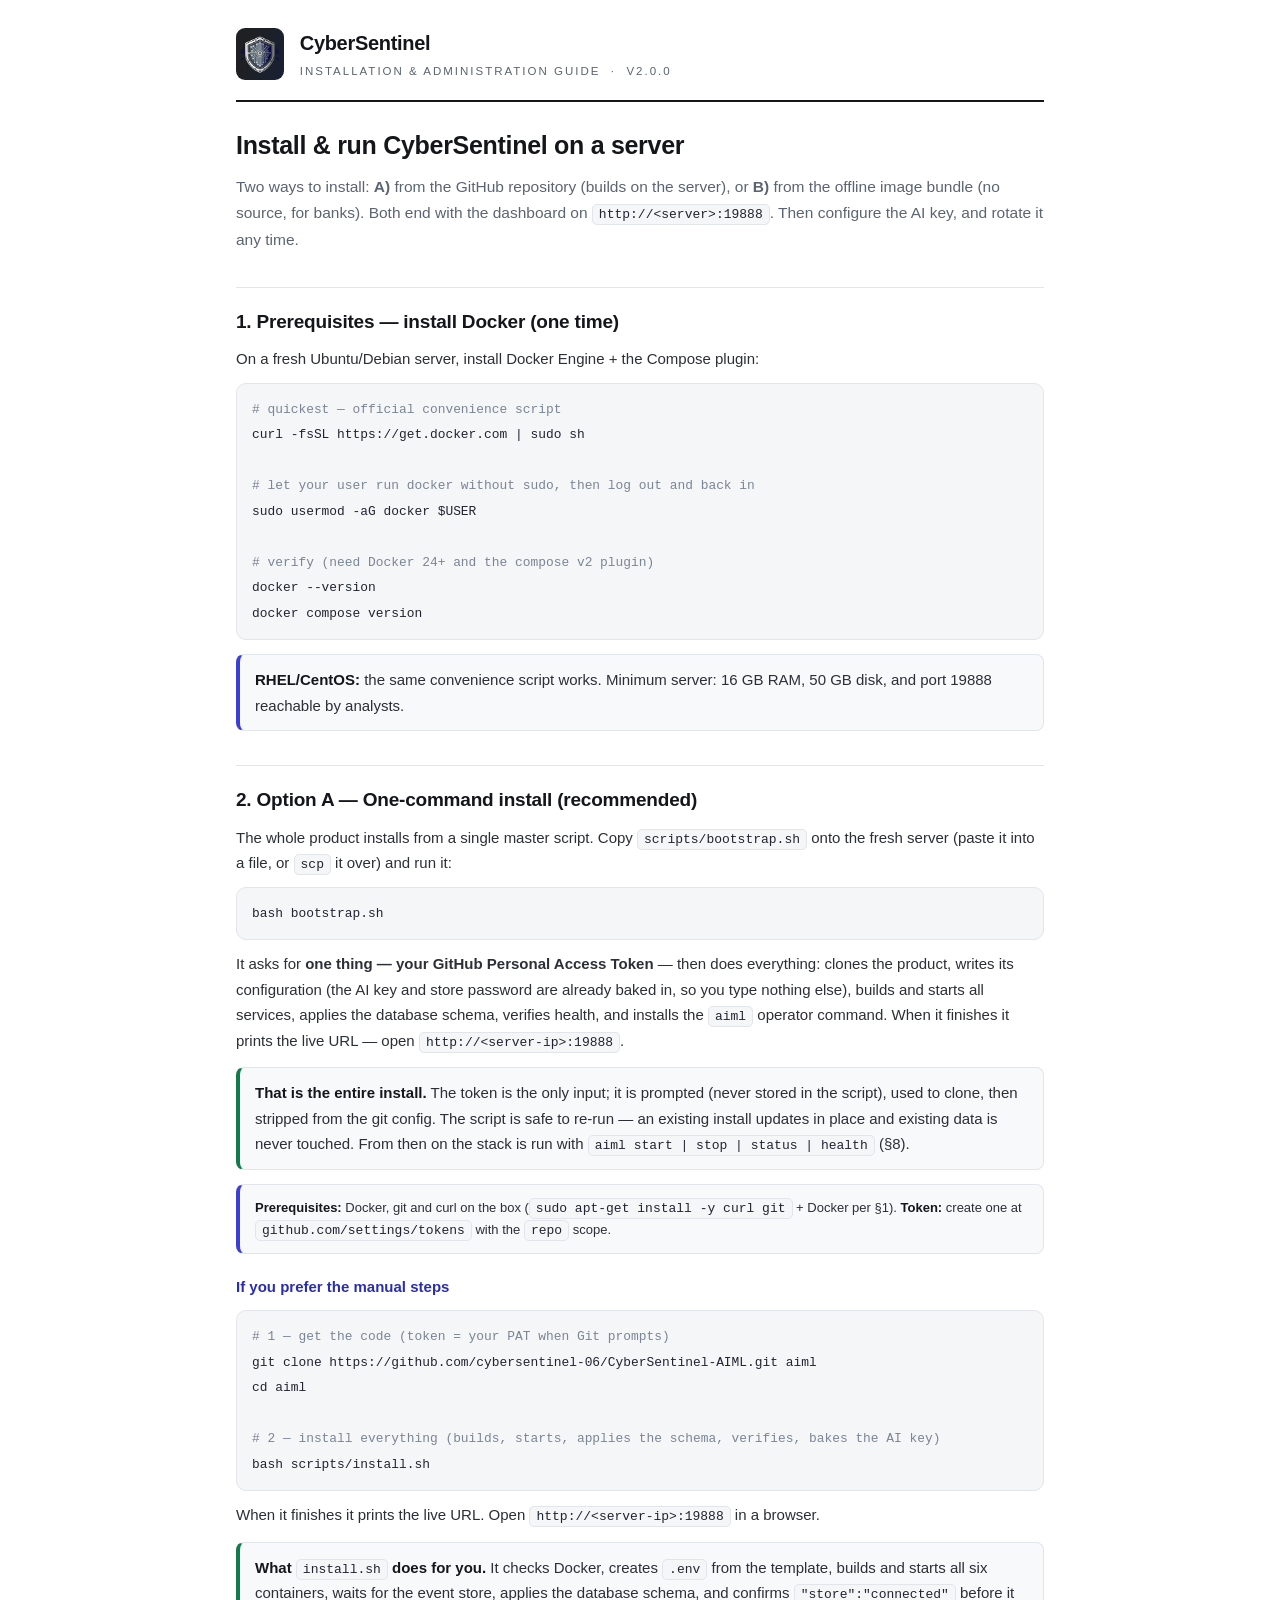
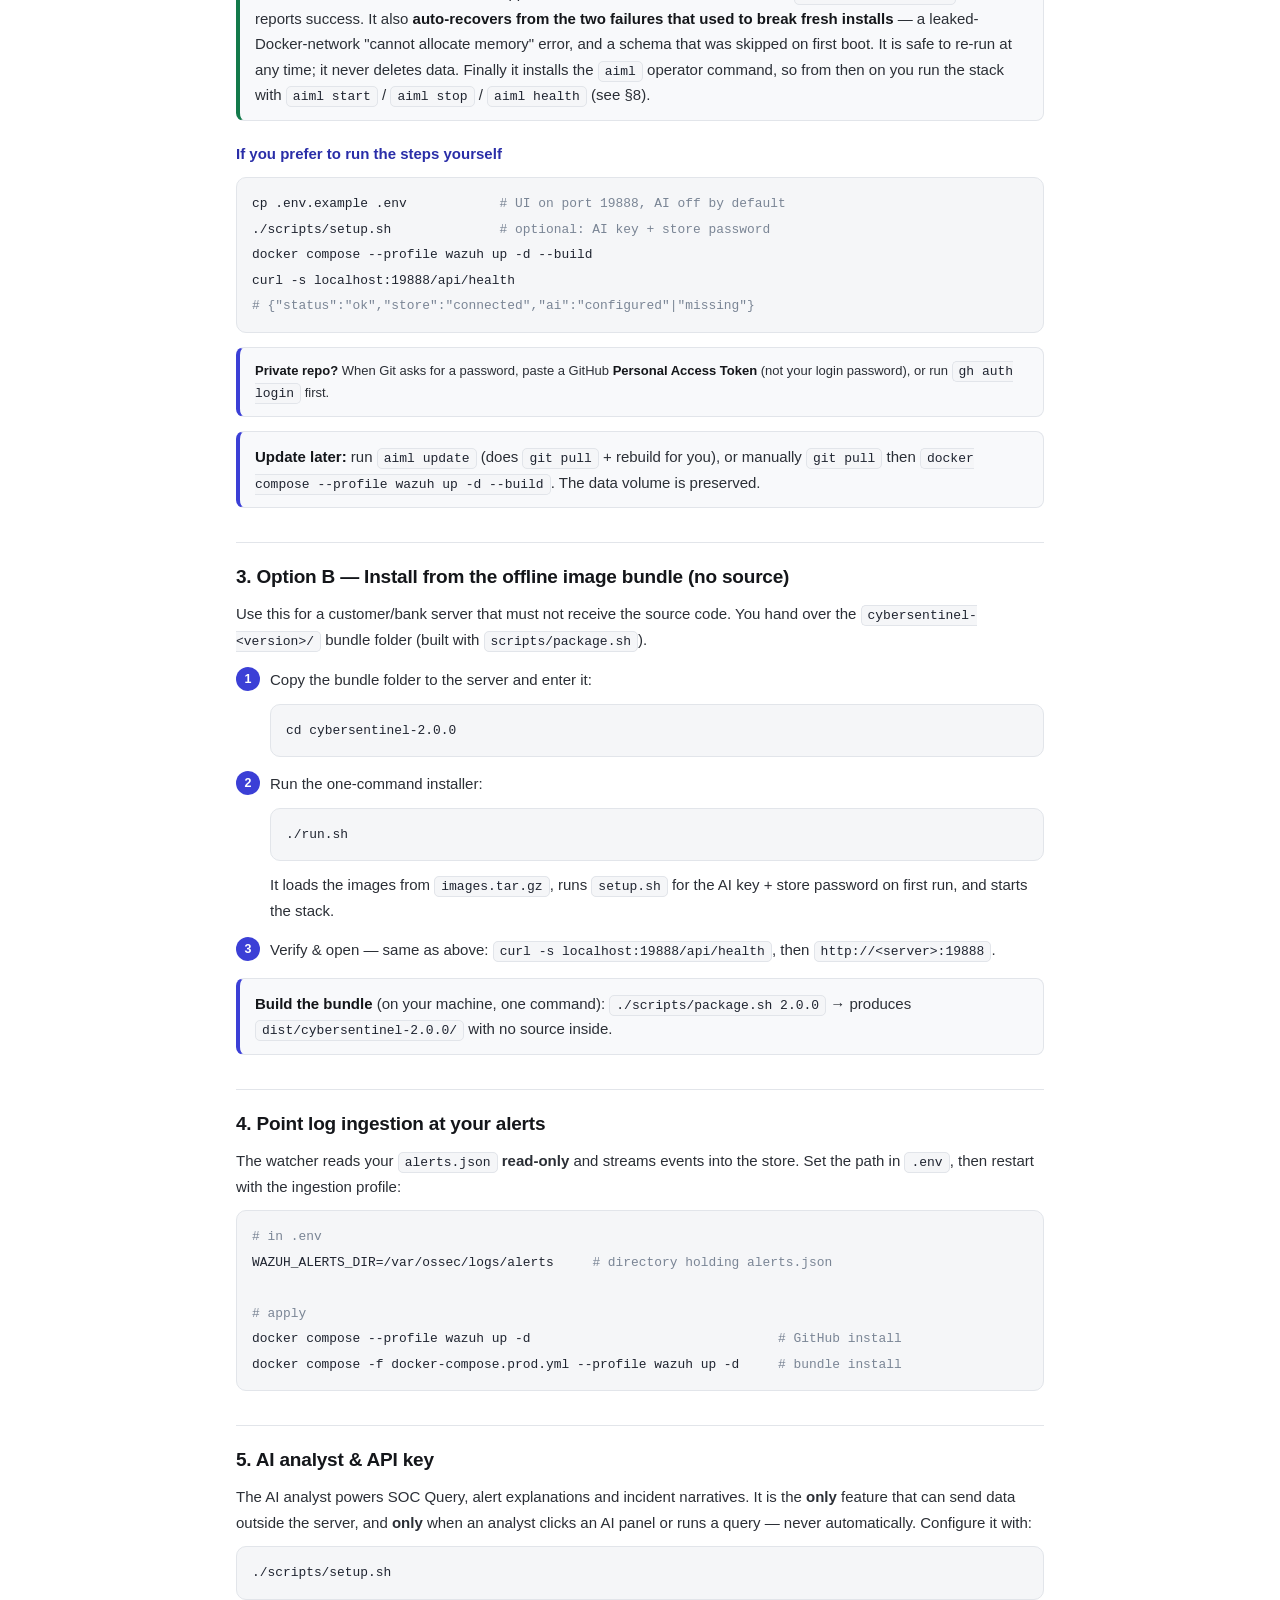
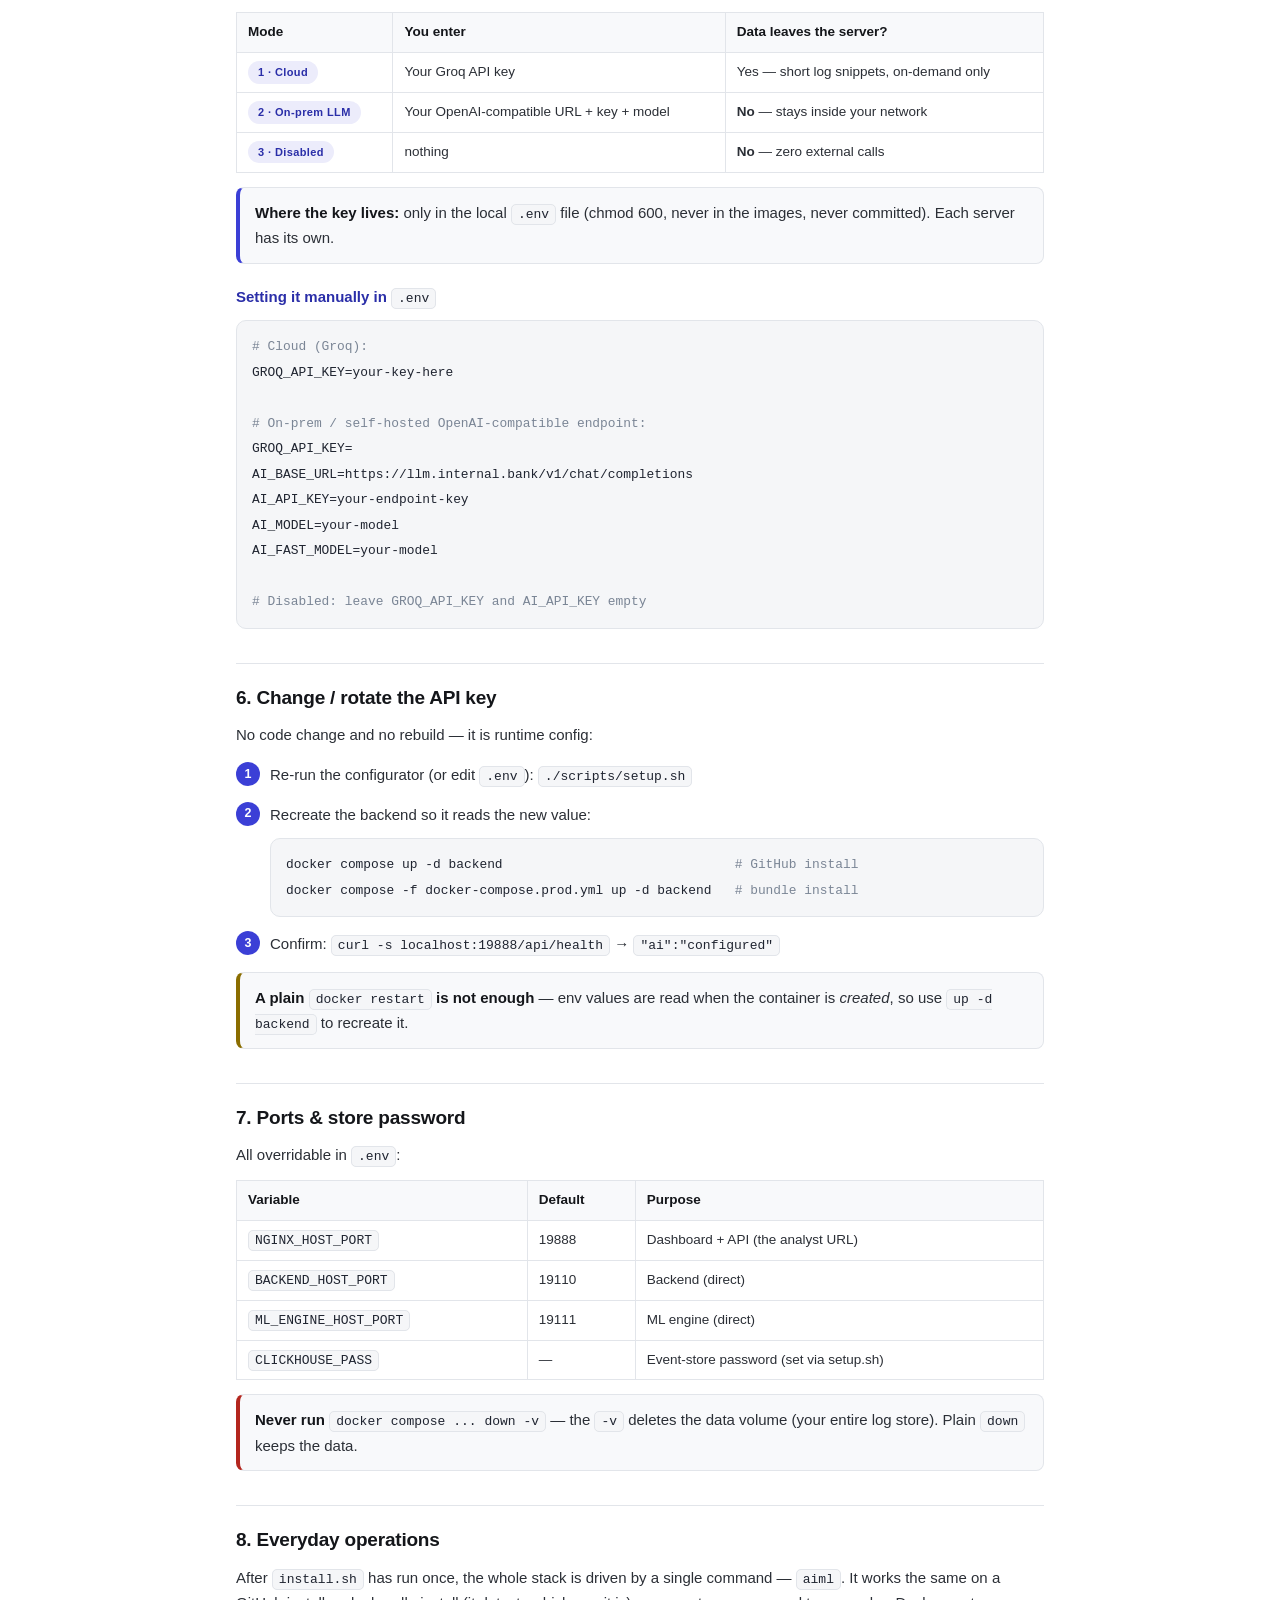
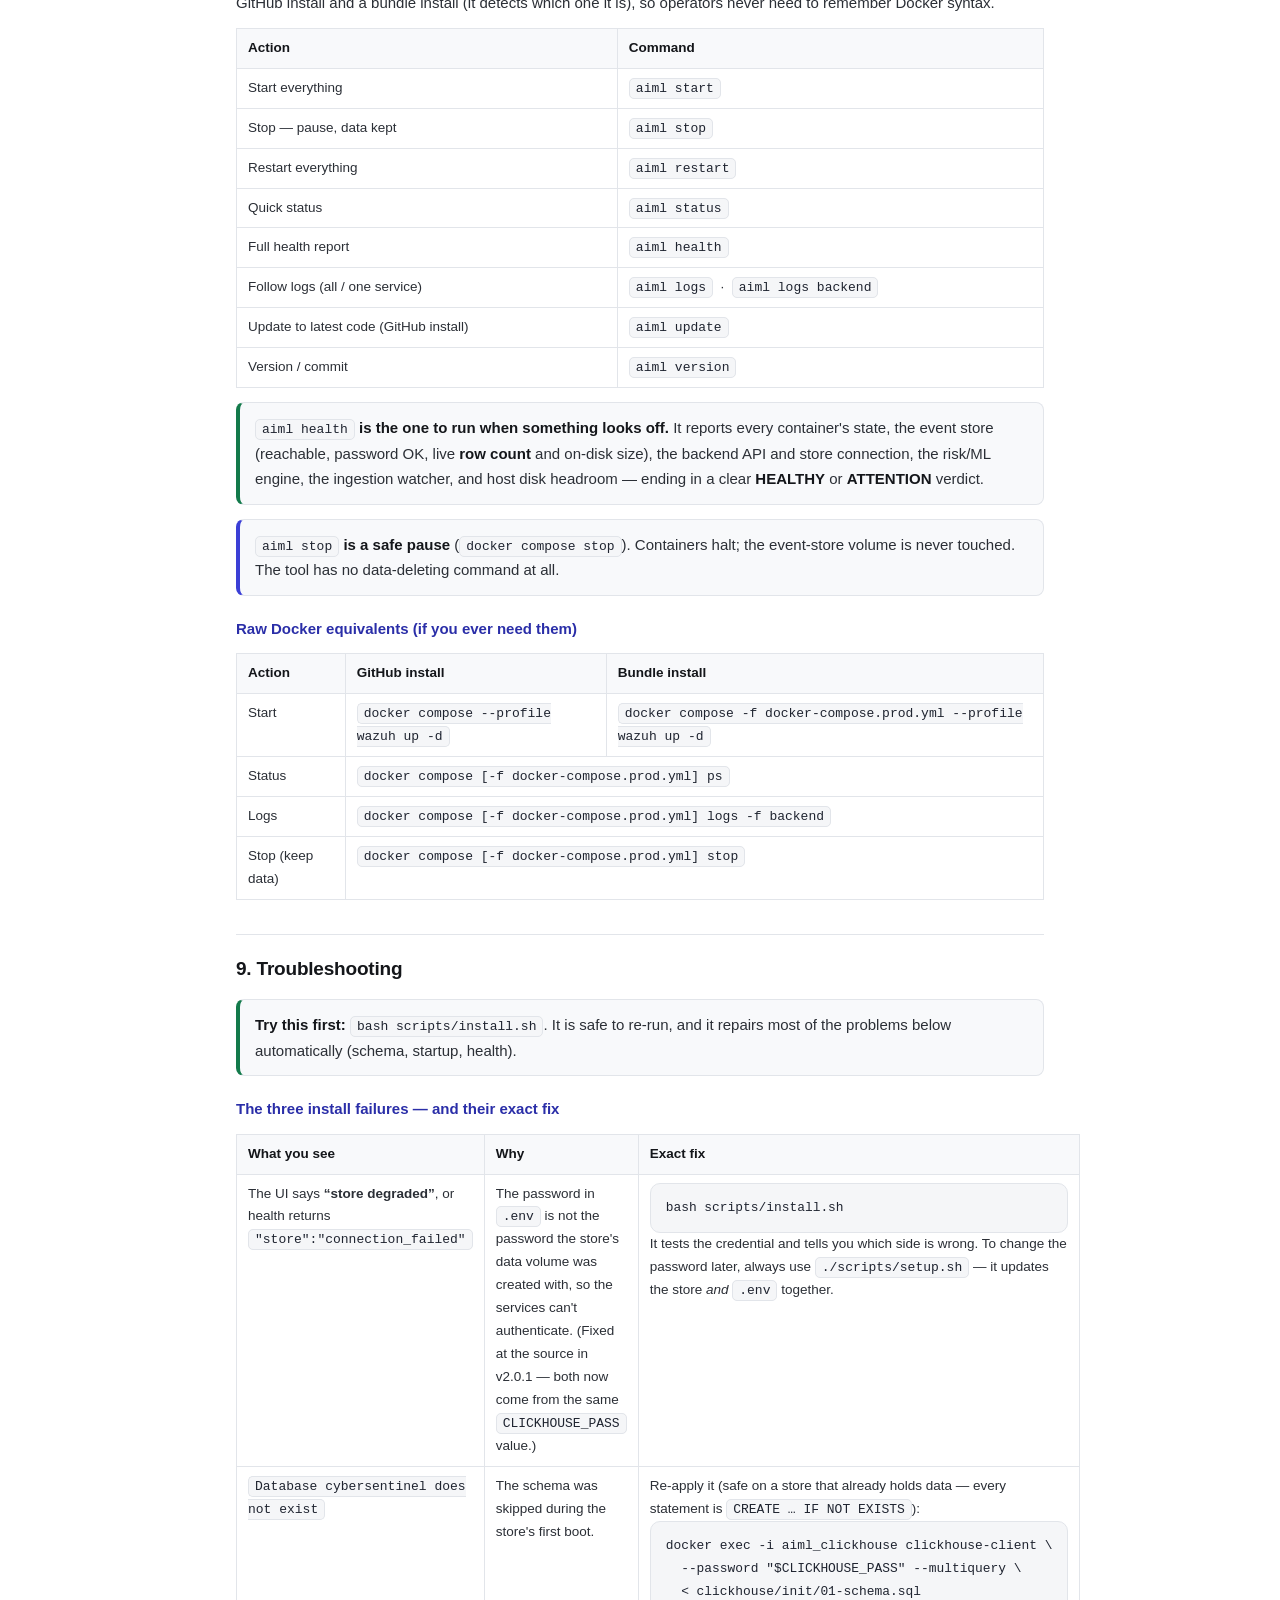
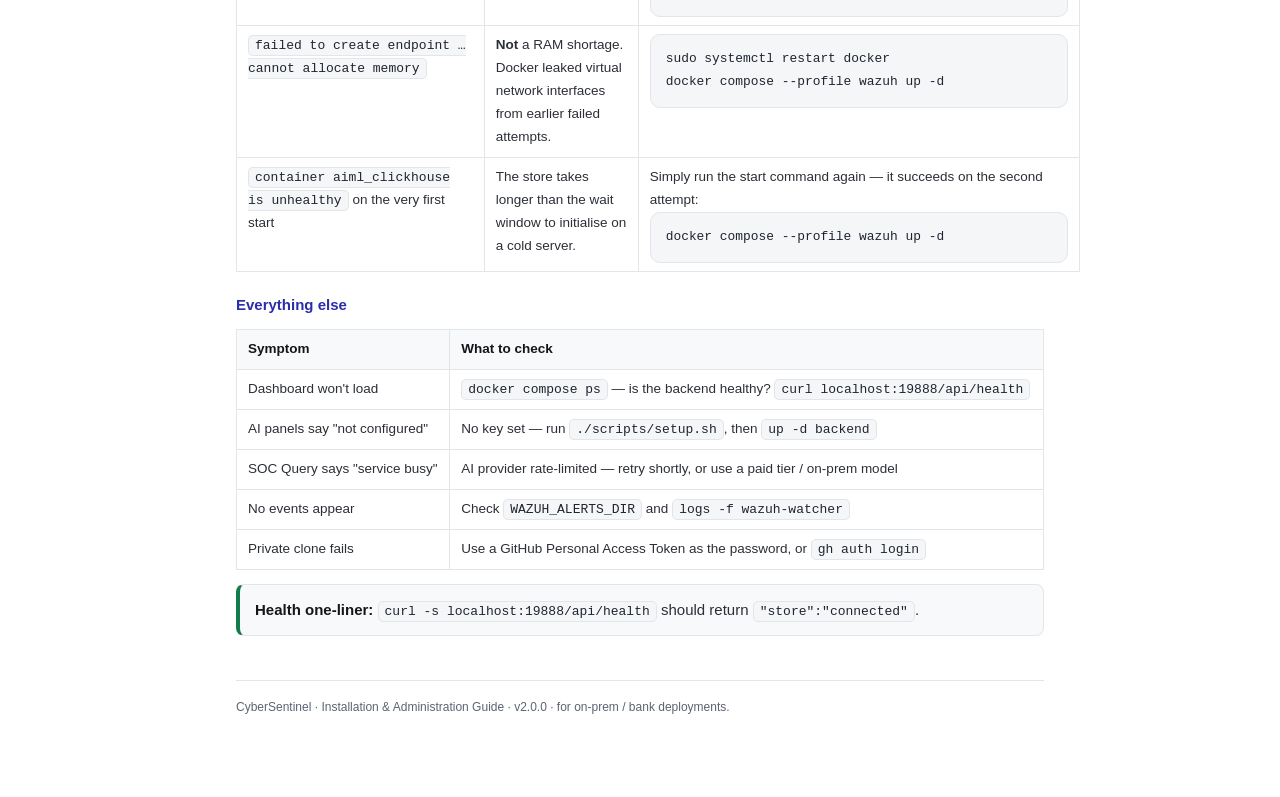
==== commit 78587f96: "Point installer/docs at cybersentinel-06/CyberSentinel-AIML (main) New professional home repo. boots" ====
--- a/docs/INSTALL.html
+++ b/docs/INSTALL.html
@@ -95,7 +95,7 @@
 
 <h3>If you prefer the manual steps</h3>
 <pre><code><span class="cmt"># 1 — get the code (token = your PAT when Git prompts)</span>
-git clone https://github.com/Tejasvgipl/AIML-V2.git aiml
+git clone https://github.com/cybersentinel-06/CyberSentinel-AIML.git aiml
 cd aiml
 
 <span class="cmt"># 2 — install everything (builds, starts, applies the schema, verifies, bakes the AI key)</span>
